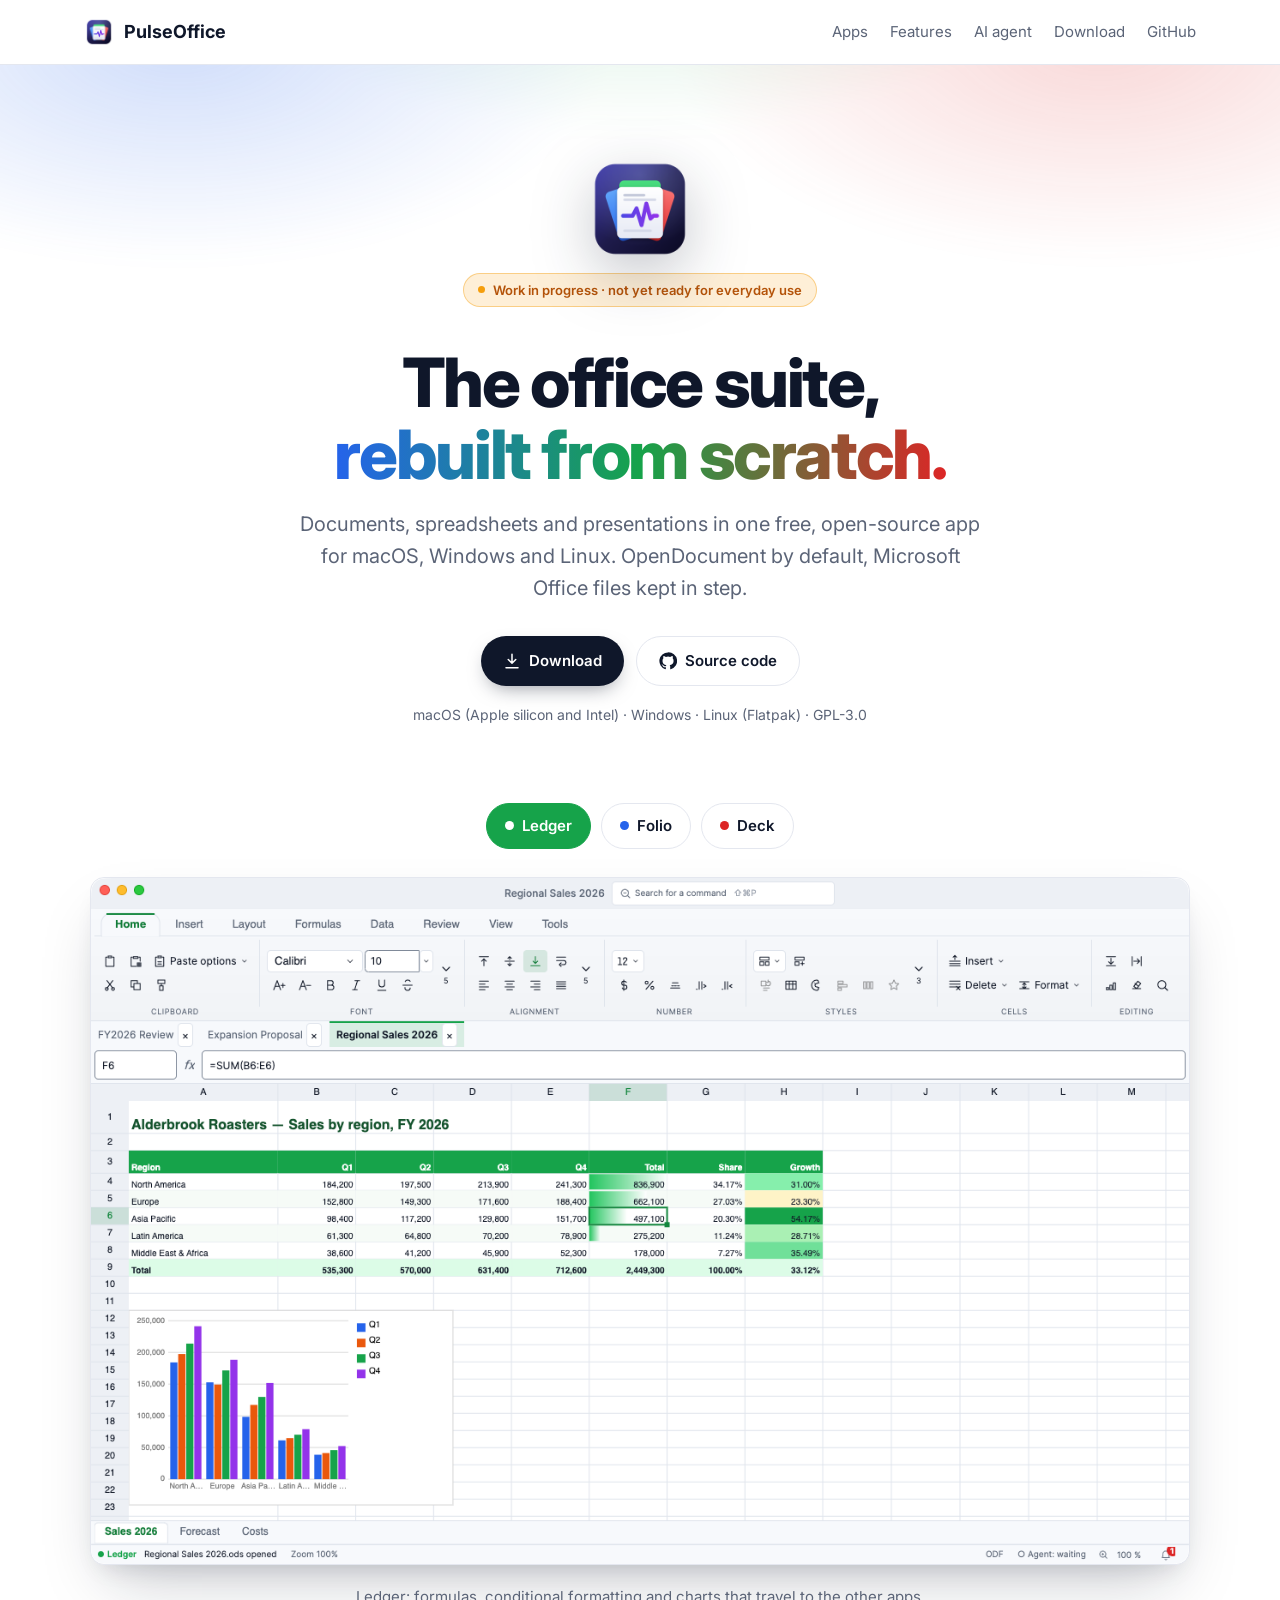
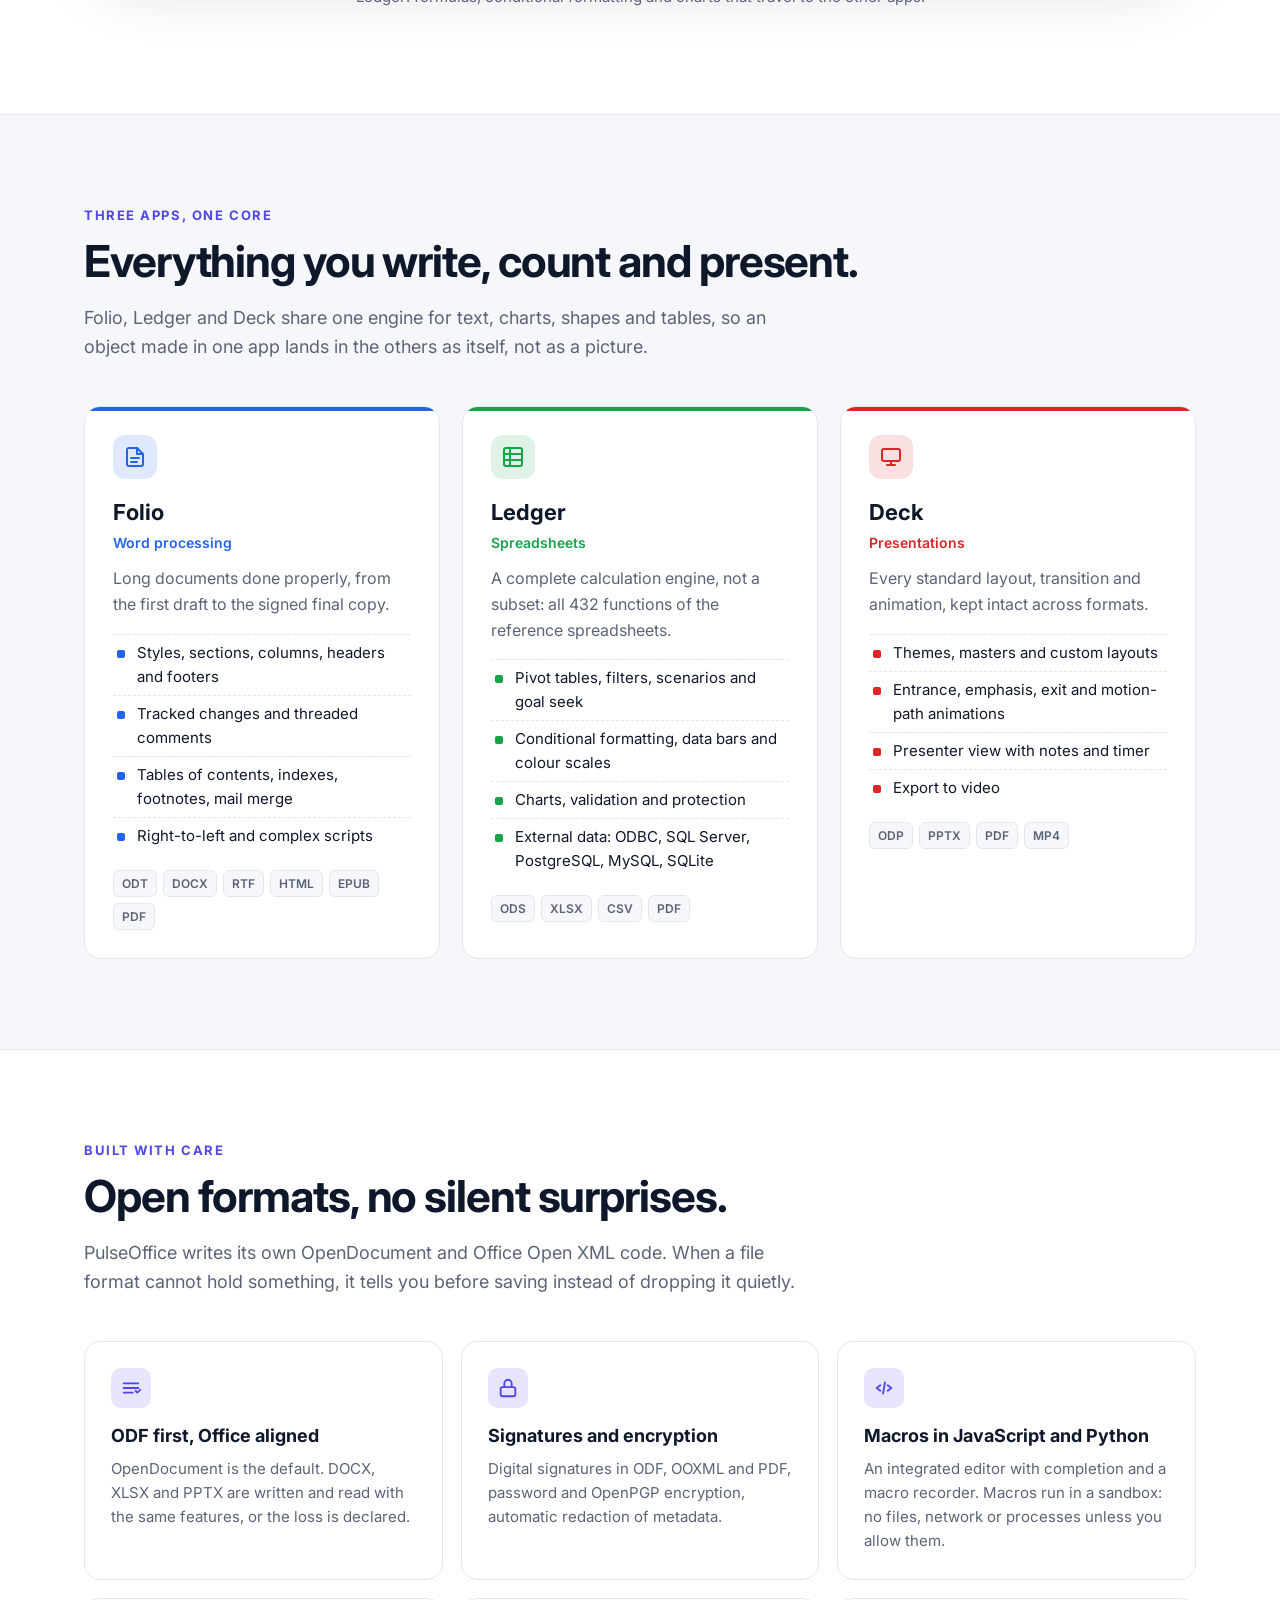
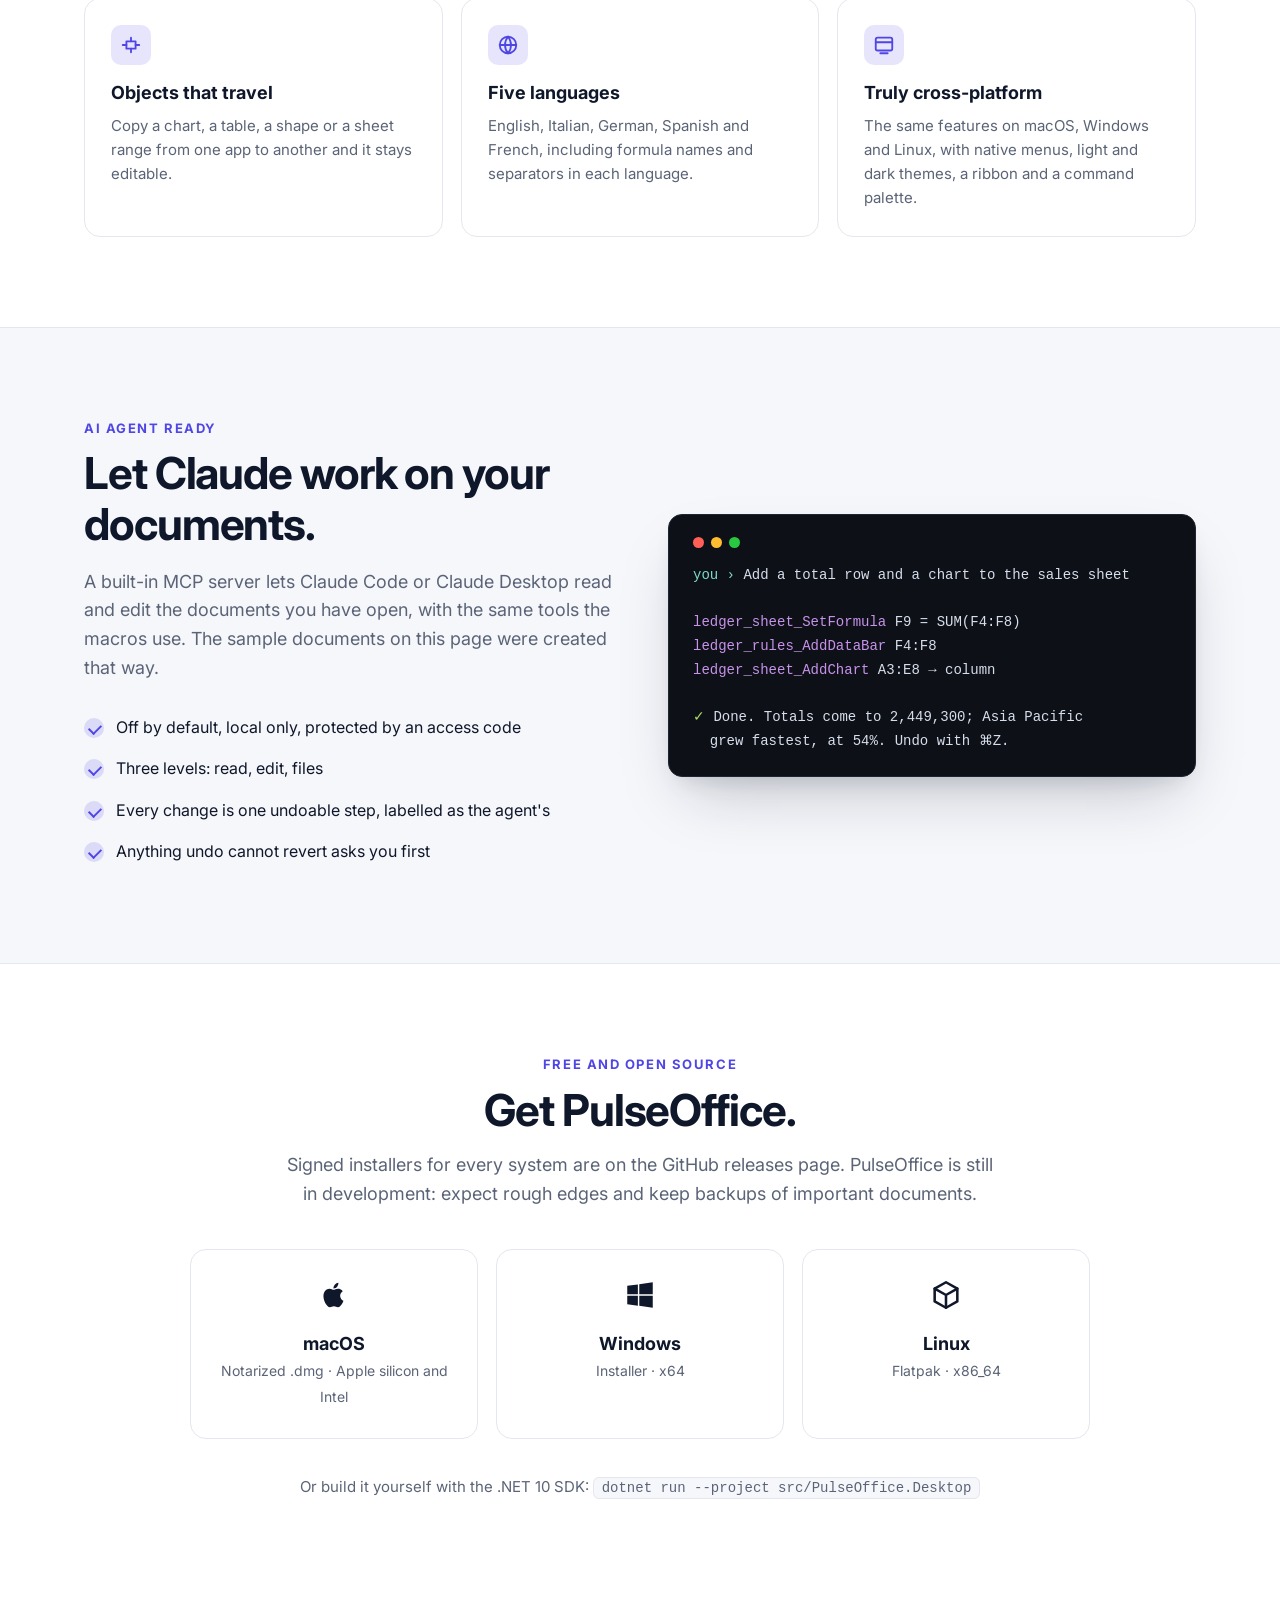
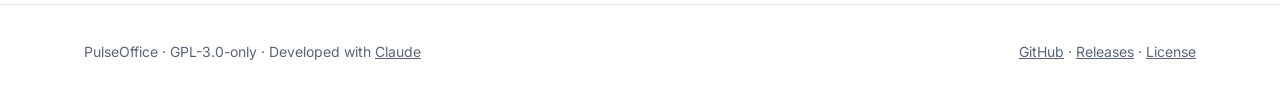
==== index.html @ 45cc4752 "Add the PulseOffice website Co-Authored-By: Claude Opus 5.5 <noreply@anthropic.com>" ====
<!doctype html>
<html lang="en">
<head>
<meta charset="utf-8">
<meta name="viewport" content="width=device-width, initial-scale=1">
<title>PulseOffice</title>
<meta name="description" content="PulseOffice is a free, open-source office suite for macOS, Windows and Linux: Folio for documents, Ledger for spreadsheets and Deck for presentations. ODF first, Office formats aligned.">
<meta property="og:title" content="PulseOffice">
<meta property="og:description" content="A free office suite for macOS, Windows and Linux: documents, spreadsheets and presentations.">
<meta property="og:image" content="assets/ledger.png">
<link rel="icon" type="image/png" href="assets/icon.png">
<link rel="preconnect" href="https://fonts.googleapis.com">
<link rel="preconnect" href="https://fonts.gstatic.com" crossorigin>
<link href="https://fonts.googleapis.com/css2?family=Inter:wght@400;500;600;700;800&display=swap" rel="stylesheet">
<style>
:root {
  --bg: #ffffff;
  --bg-soft: #f6f7fb;
  --surface: #ffffff;
  --text: #0f172a;
  --muted: #5b6477;
  --line: #e4e7ef;
  --folio: #2563eb;
  --ledger: #16a34a;
  --deck: #dc2626;
  --accent: #4f46e5;
  --shadow: 0 30px 60px -20px rgba(15, 23, 42, .25), 0 12px 24px -12px rgba(15, 23, 42, .15);
  --radius: 16px;
}
@media (prefers-color-scheme: dark) {
  :root:not([data-theme="light"]) {
    --bg: #0b0f19;
    --bg-soft: #111726;
    --surface: #151c2c;
    --text: #e8ecf5;
    --muted: #9aa3b7;
    --line: #232c40;
    --accent: #818cf8;
    --shadow: 0 30px 60px -20px rgba(0, 0, 0, .7), 0 12px 24px -12px rgba(0, 0, 0, .5);
  }
}
:root[data-theme="dark"] {
  --bg: #0b0f19;
  --bg-soft: #111726;
  --surface: #151c2c;
  --text: #e8ecf5;
  --muted: #9aa3b7;
  --line: #232c40;
  --accent: #818cf8;
  --shadow: 0 30px 60px -20px rgba(0, 0, 0, .7), 0 12px 24px -12px rgba(0, 0, 0, .5);
}
* { box-sizing: border-box; }
html { scroll-behavior: smooth; }
body {
  margin: 0;
  background: var(--bg);
  color: var(--text);
  font-family: Inter, system-ui, -apple-system, "Segoe UI", sans-serif;
  line-height: 1.6;
  -webkit-font-smoothing: antialiased;
}
a { color: inherit; }
.wrap { max-width: 1160px; margin: 0 auto; padding: 0 24px; }

nav.top {
  position: sticky; top: 0; z-index: 10;
  background: color-mix(in srgb, var(--bg) 82%, transparent);
  backdrop-filter: saturate(160%) blur(14px);
  border-bottom: 1px solid var(--line);
}
nav.top .wrap { display: flex; align-items: center; gap: 28px; height: 64px; }
.brand { display: flex; align-items: center; gap: 10px; font-weight: 700; font-size: 18px; text-decoration: none; }
.brand img { width: 30px; height: 30px; }
nav.top .links { display: flex; gap: 22px; margin-left: auto; font-size: 15px; }
nav.top .links a { text-decoration: none; color: var(--muted); }
nav.top .links a:hover { color: var(--text); }

.button {
  display: inline-flex; align-items: center; gap: 8px;
  padding: 12px 22px; border-radius: 999px;
  font-weight: 600; font-size: 15px; text-decoration: none;
  transition: transform .15s ease, box-shadow .15s ease;
}
.button:hover { transform: translateY(-1px); }
.button.primary { background: var(--text); color: var(--bg); box-shadow: 0 8px 20px -8px rgba(15,23,42,.5); }
.button.ghost { border: 1px solid var(--line); background: var(--surface); }
.button svg { width: 18px; height: 18px; }

header.hero { position: relative; overflow: hidden; padding: 88px 0 40px; text-align: center; }
header.hero::before {
  content: ""; position: absolute; inset: -40% -10% auto -10%; height: 640px; z-index: -1;
  background:
    radial-gradient(40% 50% at 20% 40%, color-mix(in srgb, var(--folio) 22%, transparent), transparent 70%),
    radial-gradient(40% 50% at 50% 20%, color-mix(in srgb, var(--ledger) 20%, transparent), transparent 70%),
    radial-gradient(40% 50% at 80% 40%, color-mix(in srgb, var(--deck) 18%, transparent), transparent 70%);
  filter: blur(10px);
}
.hero img.logo { width: 112px; height: 112px; filter: drop-shadow(0 18px 30px rgba(15,23,42,.25)); }
.hero h1 { font-size: clamp(40px, 6vw, 68px); line-height: 1.05; letter-spacing: -.035em; margin: 22px 0 18px; font-weight: 800; }
.hero h1 .grad {
  background: linear-gradient(90deg, var(--folio), var(--ledger) 50%, var(--deck));
  -webkit-background-clip: text; background-clip: text; color: transparent;
}
.hero p.lead { font-size: clamp(17px, 2vw, 20px); color: var(--muted); max-width: 680px; margin: 0 auto 32px; }
.hero .actions { display: flex; gap: 12px; justify-content: center; flex-wrap: wrap; }
.platforms { margin-top: 18px; font-size: 14px; color: var(--muted); }
.wip {
  display: inline-flex; align-items: center; gap: 8px; margin-bottom: 18px;
  padding: 6px 14px; border-radius: 999px; font-size: 13px; font-weight: 600;
  background: color-mix(in srgb, #f59e0b 16%, transparent); color: #b45309;
  border: 1px solid color-mix(in srgb, #f59e0b 40%, transparent);
}
@media (prefers-color-scheme: dark) { :root:not([data-theme="light"]) .wip { color: #fbbf24; } }
:root[data-theme="dark"] .wip { color: #fbbf24; }
.wip i { width: 7px; height: 7px; border-radius: 50%; background: #f59e0b; }

.showcase { padding: 36px 0 90px; }
.tabs { display: flex; justify-content: center; gap: 10px; margin-bottom: 28px; flex-wrap: wrap; }
.tab {
  border: 1px solid var(--line); background: var(--surface); color: var(--text);
  padding: 10px 18px; border-radius: 999px; font: inherit; font-weight: 600; font-size: 15px;
  cursor: pointer; display: inline-flex; align-items: center; gap: 8px;
}
.tab .dot { width: 9px; height: 9px; border-radius: 50%; background: var(--c); }
.tab[aria-selected="true"] { background: var(--c); border-color: var(--c); color: #fff; }
.tab[aria-selected="true"] .dot { background: #fff; }
.frame {
  border-radius: 14px; overflow: hidden; box-shadow: var(--shadow);
  border: 1px solid var(--line); background: var(--surface);
  max-width: 1100px; margin: 0 auto;
}
.frame img { display: block; width: 100%; height: auto; }
.caption { text-align: center; color: var(--muted); margin-top: 20px; font-size: 15px; min-height: 1.6em; }

section { padding: 90px 0; }
section.soft { background: var(--bg-soft); border-top: 1px solid var(--line); border-bottom: 1px solid var(--line); }
.eyebrow { text-transform: uppercase; letter-spacing: .12em; font-size: 13px; font-weight: 700; color: var(--accent); }
h2 { font-size: clamp(30px, 4vw, 44px); letter-spacing: -.025em; line-height: 1.15; margin: 10px 0 16px; }
.intro { color: var(--muted); font-size: 18px; max-width: 720px; }

.modules { display: grid; grid-template-columns: repeat(3, 1fr); gap: 22px; margin-top: 44px; }
.module {
  background: var(--surface); border: 1px solid var(--line); border-radius: var(--radius);
  padding: 28px; position: relative; overflow: hidden;
}
.module::after { content: ""; position: absolute; inset: 0 0 auto 0; height: 4px; background: var(--c); }
.module .badge {
  width: 44px; height: 44px; border-radius: 12px; display: grid; place-items: center;
  background: color-mix(in srgb, var(--c) 14%, transparent); color: var(--c); margin-bottom: 16px;
}
.module .badge svg { width: 24px; height: 24px; }
.module h3 { margin: 0 0 2px; font-size: 22px; }
.module .kind { color: var(--c); font-weight: 600; font-size: 14px; margin-bottom: 12px; }
.module p { color: var(--muted); margin: 0 0 16px; }
.module ul { margin: 0; padding: 0; list-style: none; font-size: 15px; }
.module li { padding: 6px 0 6px 24px; position: relative; border-top: 1px dashed var(--line); }
.module li::before { content: ""; position: absolute; left: 4px; top: 15px; width: 8px; height: 8px; border-radius: 2px; background: var(--c); }
.formats { display: flex; flex-wrap: wrap; gap: 6px; margin-top: 16px; }
.formats span { font-size: 12px; font-weight: 600; padding: 3px 8px; border-radius: 6px; background: var(--bg-soft); border: 1px solid var(--line); color: var(--muted); }

.features { display: grid; grid-template-columns: repeat(3, 1fr); gap: 18px; margin-top: 44px; }
.feature { padding: 26px; border-radius: var(--radius); background: var(--surface); border: 1px solid var(--line); }
.feature .icon { width: 40px; height: 40px; border-radius: 10px; display: grid; place-items: center; background: color-mix(in srgb, var(--accent) 14%, transparent); color: var(--accent); margin-bottom: 14px; }
.feature .icon svg { width: 22px; height: 22px; }
.feature h3 { margin: 0 0 6px; font-size: 18px; }
.feature p { margin: 0; color: var(--muted); font-size: 15px; }

.split { display: grid; grid-template-columns: 1fr 1fr; gap: 56px; align-items: center; }
.terminal {
  background: #0d1117; color: #d6deeb; border-radius: 14px; padding: 22px 24px;
  font: 14px/1.7 ui-monospace, "SF Mono", Menlo, Consolas, monospace; box-shadow: var(--shadow);
  overflow-x: auto; border: 1px solid #1f2633;
}
.terminal .dots { display: flex; gap: 7px; margin-bottom: 16px; }
.terminal .dots i { width: 11px; height: 11px; border-radius: 50%; background: #3a4150; }
.terminal .dots i:nth-child(1) { background: #ff5f57; }
.terminal .dots i:nth-child(2) { background: #febc2e; }
.terminal .dots i:nth-child(3) { background: #28c840; }
.terminal .you { color: #7fdbca; }
.terminal .tool { color: #c792ea; }
.terminal .ok { color: #addb67; }
.terminal .dim { color: #637777; }
.checks { list-style: none; padding: 0; margin: 24px 0 0; }
.checks li { padding: 8px 0 8px 32px; position: relative; }
.checks li::before {
  content: ""; position: absolute; left: 0; top: 11px; width: 20px; height: 20px; border-radius: 50%;
  background: color-mix(in srgb, var(--accent) 16%, transparent);
}
.checks li::after {
  content: ""; position: absolute; left: 7px; top: 15px; width: 6px; height: 10px;
  border: solid var(--accent); border-width: 0 2px 2px 0; transform: rotate(45deg);
}

.download { text-align: center; }
.download .cards { display: grid; grid-template-columns: repeat(3, 1fr); gap: 18px; margin: 40px auto 0; max-width: 900px; }
.download .card {
  padding: 28px 22px; border-radius: var(--radius); border: 1px solid var(--line); background: var(--surface);
  text-decoration: none; transition: transform .15s ease, border-color .15s ease;
}
.download .card:hover { transform: translateY(-3px); border-color: var(--accent); }
.download .card svg { width: 34px; height: 34px; margin-bottom: 10px; }
.download .card strong { display: block; font-size: 18px; }
.download .card span { color: var(--muted); font-size: 14px; }
.build { margin-top: 36px; color: var(--muted); font-size: 15px; }
.build code { background: var(--bg-soft); border: 1px solid var(--line); padding: 2px 8px; border-radius: 6px; font-size: 14px; }

footer { border-top: 1px solid var(--line); padding: 36px 0; color: var(--muted); font-size: 14px; }
footer .wrap { display: flex; gap: 20px; justify-content: space-between; flex-wrap: wrap; align-items: center; }
footer a { color: var(--muted); }

@media (max-width: 900px) {
  .modules, .features, .download .cards { grid-template-columns: 1fr; }
  .split { grid-template-columns: 1fr; gap: 32px; }
  nav.top .links a.hide-sm { display: none; }
}
@media (max-width: 560px) {
  .wrap { padding: 0 16px; }
  nav.top .links { gap: 14px; }
  header.hero { padding-top: 56px; }
  section { padding: 64px 0; }
}
</style>
</head>
<body>

<nav class="top">
  <div class="wrap">
    <a class="brand" href="#"><img src="assets/icon.png" alt="">PulseOffice</a>
    <div class="links">
      <a href="#modules">Apps</a>
      <a href="#features" class="hide-sm">Features</a>
      <a href="#agent" class="hide-sm">AI agent</a>
      <a href="#download">Download</a>
      <a href="https://github.com/pulseoffice/pulseoffice">GitHub</a>
    </div>
  </div>
</nav>

<header class="hero">
  <div class="wrap">
    <img class="logo" src="assets/icon.png" alt="PulseOffice icon">
    <div><span class="wip"><i></i>Work in progress · not yet ready for everyday use</span></div>
    <h1>The office suite,<br><span class="grad">rebuilt from scratch.</span></h1>
    <p class="lead">Documents, spreadsheets and presentations in one free, open-source app for macOS, Windows and Linux.
      OpenDocument by default, Microsoft Office files kept in step.</p>
    <div class="actions">
      <a class="button primary" href="https://github.com/pulseoffice/pulseoffice/releases/latest">
        <svg viewBox="0 0 24 24" fill="none" stroke="currentColor" stroke-width="2" stroke-linecap="round" stroke-linejoin="round"><path d="M12 3v12m0 0l-5-5m5 5l5-5M4 21h16"/></svg>
        Download
      </a>
      <a class="button ghost" href="https://github.com/pulseoffice/pulseoffice">
        <svg viewBox="0 0 24 24" fill="currentColor"><path d="M12 .5a11.5 11.5 0 00-3.64 22.41c.58.1.79-.25.79-.56v-2c-3.2.7-3.88-1.37-3.88-1.37-.52-1.33-1.28-1.69-1.28-1.69-1.05-.71.08-.7.08-.7 1.16.08 1.77 1.2 1.77 1.2 1.03 1.77 2.7 1.26 3.36.96.1-.75.4-1.26.73-1.55-2.55-.29-5.24-1.28-5.24-5.69 0-1.26.45-2.29 1.19-3.1-.12-.29-.52-1.46.11-3.05 0 0 .97-.31 3.17 1.18a11 11 0 015.78 0c2.2-1.49 3.17-1.18 3.17-1.18.63 1.59.23 2.76.11 3.05.74.81 1.19 1.84 1.19 3.1 0 4.42-2.7 5.4-5.26 5.68.41.36.78 1.06.78 2.14v3.17c0 .31.21.67.8.56A11.5 11.5 0 0012 .5z"/></svg>
        Source code
      </a>
    </div>
    <div class="platforms">macOS (Apple silicon and Intel) · Windows · Linux (Flatpak) · GPL-3.0</div>
  </div>
</header>

<div class="showcase">
  <div class="wrap">
    <div class="tabs" role="tablist">
      <button class="tab" role="tab" style="--c: var(--ledger)" aria-selected="true" data-shot="ledger"><span class="dot"></span>Ledger</button>
      <button class="tab" role="tab" style="--c: var(--folio)" aria-selected="false" data-shot="folio"><span class="dot"></span>Folio</button>
      <button class="tab" role="tab" style="--c: var(--deck)" aria-selected="false" data-shot="deck"><span class="dot"></span>Deck</button>
    </div>
    <div class="frame"><img id="shot" src="assets/ledger.png" width="1280" height="800" alt="Ledger showing a regional sales sheet with formulas, data bars, a colour scale and a column chart"></div>
    <p class="caption" id="caption">Ledger: formulas, conditional formatting and charts that travel to the other apps.</p>
  </div>
</div>

<section class="soft" id="modules">
  <div class="wrap">
    <div class="eyebrow">Three apps, one core</div>
    <h2>Everything you write, count and present.</h2>
    <p class="intro">Folio, Ledger and Deck share one engine for text, charts, shapes and tables, so an object made in one app
      lands in the others as itself, not as a picture.</p>
    <div class="modules">
      <article class="module" style="--c: var(--folio)">
        <div class="badge"><svg viewBox="0 0 24 24" fill="none" stroke="currentColor" stroke-width="2" stroke-linecap="round" stroke-linejoin="round"><path d="M14 3H6a2 2 0 00-2 2v14a2 2 0 002 2h12a2 2 0 002-2V9z"/><path d="M14 3v6h6M8 13h8M8 17h6"/></svg></div>
        <h3>Folio</h3>
        <div class="kind">Word processing</div>
        <p>Long documents done properly, from the first draft to the signed final copy.</p>
        <ul>
          <li>Styles, sections, columns, headers and footers</li>
          <li>Tracked changes and threaded comments</li>
          <li>Tables of contents, indexes, footnotes, mail merge</li>
          <li>Right-to-left and complex scripts</li>
        </ul>
        <div class="formats"><span>ODT</span><span>DOCX</span><span>RTF</span><span>HTML</span><span>EPUB</span><span>PDF</span></div>
      </article>
      <article class="module" style="--c: var(--ledger)">
        <div class="badge"><svg viewBox="0 0 24 24" fill="none" stroke="currentColor" stroke-width="2" stroke-linecap="round" stroke-linejoin="round"><rect x="3" y="3" width="18" height="18" rx="2"/><path d="M3 9h18M3 15h18M9 3v18"/></svg></div>
        <h3>Ledger</h3>
        <div class="kind">Spreadsheets</div>
        <p>A complete calculation engine, not a subset: all 432 functions of the reference spreadsheets.</p>
        <ul>
          <li>Pivot tables, filters, scenarios and goal seek</li>
          <li>Conditional formatting, data bars and colour scales</li>
          <li>Charts, validation and protection</li>
          <li>External data: ODBC, SQL Server, PostgreSQL, MySQL, SQLite</li>
        </ul>
        <div class="formats"><span>ODS</span><span>XLSX</span><span>CSV</span><span>PDF</span></div>
      </article>
      <article class="module" style="--c: var(--deck)">
        <div class="badge"><svg viewBox="0 0 24 24" fill="none" stroke="currentColor" stroke-width="2" stroke-linecap="round" stroke-linejoin="round"><rect x="3" y="4" width="18" height="12" rx="2"/><path d="M12 16v4M8 20h8"/></svg></div>
        <h3>Deck</h3>
        <div class="kind">Presentations</div>
        <p>Every standard layout, transition and animation, kept intact across formats.</p>
        <ul>
          <li>Themes, masters and custom layouts</li>
          <li>Entrance, emphasis, exit and motion-path animations</li>
          <li>Presenter view with notes and timer</li>
          <li>Export to video</li>
        </ul>
        <div class="formats"><span>ODP</span><span>PPTX</span><span>PDF</span><span>MP4</span></div>
      </article>
    </div>
  </div>
</section>

<section id="features">
  <div class="wrap">
    <div class="eyebrow">Built with care</div>
    <h2>Open formats, no silent surprises.</h2>
    <p class="intro">PulseOffice writes its own OpenDocument and Office Open XML code. When a file format cannot hold something,
      it tells you before saving instead of dropping it quietly.</p>
    <div class="features">
      <div class="feature">
        <div class="icon"><svg viewBox="0 0 24 24" fill="none" stroke="currentColor" stroke-width="2" stroke-linecap="round" stroke-linejoin="round"><path d="M4 7h16M4 12h16M4 17h10"/><path d="M17 15l2 2 3-3"/></svg></div>
        <h3>ODF first, Office aligned</h3>
        <p>OpenDocument is the default. DOCX, XLSX and PPTX are written and read with the same features, or the loss is declared.</p>
      </div>
      <div class="feature">
        <div class="icon"><svg viewBox="0 0 24 24" fill="none" stroke="currentColor" stroke-width="2" stroke-linecap="round" stroke-linejoin="round"><rect x="4" y="11" width="16" height="10" rx="2"/><path d="M8 11V7a4 4 0 018 0v4"/></svg></div>
        <h3>Signatures and encryption</h3>
        <p>Digital signatures in ODF, OOXML and PDF, password and OpenPGP encryption, automatic redaction of metadata.</p>
      </div>
      <div class="feature">
        <div class="icon"><svg viewBox="0 0 24 24" fill="none" stroke="currentColor" stroke-width="2" stroke-linecap="round" stroke-linejoin="round"><path d="M8 9l-4 3 4 3M16 9l4 3-4 3M13 6l-2 12"/></svg></div>
        <h3>Macros in JavaScript and Python</h3>
        <p>An integrated editor with completion and a macro recorder. Macros run in a sandbox: no files, network or processes unless you allow them.</p>
      </div>
      <div class="feature">
        <div class="icon"><svg viewBox="0 0 24 24" fill="none" stroke="currentColor" stroke-width="2" stroke-linecap="round" stroke-linejoin="round"><path d="M7 8h10v8H7z"/><path d="M3 12h4M17 12h4M12 4v4M12 16v4"/></svg></div>
        <h3>Objects that travel</h3>
        <p>Copy a chart, a table, a shape or a sheet range from one app to another and it stays editable.</p>
      </div>
      <div class="feature">
        <div class="icon"><svg viewBox="0 0 24 24" fill="none" stroke="currentColor" stroke-width="2" stroke-linecap="round" stroke-linejoin="round"><circle cx="12" cy="12" r="9"/><path d="M3 12h18M12 3a14 14 0 010 18M12 3a14 14 0 000 18"/></svg></div>
        <h3>Five languages</h3>
        <p>English, Italian, German, Spanish and French, including formula names and separators in each language.</p>
      </div>
      <div class="feature">
        <div class="icon"><svg viewBox="0 0 24 24" fill="none" stroke="currentColor" stroke-width="2" stroke-linecap="round" stroke-linejoin="round"><rect x="3" y="4" width="18" height="14" rx="2"/><path d="M8 21h8M3 9h18"/></svg></div>
        <h3>Truly cross-platform</h3>
        <p>The same features on macOS, Windows and Linux, with native menus, light and dark themes, a ribbon and a command palette.</p>
      </div>
    </div>
  </div>
</section>

<section class="soft" id="agent">
  <div class="wrap split">
    <div>
      <div class="eyebrow">AI agent ready</div>
      <h2>Let Claude work on your documents.</h2>
      <p class="intro">A built-in MCP server lets Claude Code or Claude Desktop read and edit the documents you have open,
        with the same tools the macros use. The sample documents on this page were created that way.</p>
      <ul class="checks">
        <li>Off by default, local only, protected by an access code</li>
        <li>Three levels: read, edit, files</li>
        <li>Every change is one undoable step, labelled as the agent's</li>
        <li>Anything undo cannot revert asks you first</li>
      </ul>
    </div>
    <div class="terminal" aria-label="Example of an agent session">
      <div class="dots"><i></i><i></i><i></i></div>
      <div><span class="you">you ›</span> Add a total row and a chart to the sales sheet</div>
      <div class="dim">&nbsp;</div>
      <div><span class="tool">ledger_sheet_SetFormula</span> F9 = SUM(F4:F8)</div>
      <div><span class="tool">ledger_rules_AddDataBar</span> F4:F8</div>
      <div><span class="tool">ledger_sheet_AddChart</span> A3:E8 → column</div>
      <div class="dim">&nbsp;</div>
      <div><span class="ok">✓</span> Done. Totals come to 2,449,300; Asia Pacific</div>
      <div>&nbsp;&nbsp;grew fastest, at 54%. Undo with ⌘Z.</div>
    </div>
  </div>
</section>

<section class="download" id="download">
  <div class="wrap">
    <div class="eyebrow">Free and open source</div>
    <h2>Get PulseOffice.</h2>
    <p class="intro" style="margin: 0 auto">Signed installers for every system are on the GitHub releases page.
      PulseOffice is still in development: expect rough edges and keep backups of important documents.</p>
    <div class="cards">
      <a class="card" href="https://github.com/pulseoffice/pulseoffice/releases/latest">
        <svg viewBox="0 0 24 24" fill="currentColor"><path d="M16.37 12.6c-.02-2.2 1.8-3.26 1.88-3.31-1.03-1.5-2.62-1.7-3.18-1.73-1.35-.14-2.64.8-3.33.8-.69 0-1.74-.78-2.86-.76-1.47.02-2.83.86-3.59 2.17-1.53 2.66-.39 6.6 1.1 8.76.73 1.06 1.6 2.24 2.73 2.2 1.1-.05 1.51-.71 2.84-.71 1.32 0 1.7.71 2.86.69 1.18-.02 1.93-1.07 2.65-2.13.84-1.22 1.18-2.41 1.2-2.47-.03-.01-2.3-.88-2.3-3.51zM14.2 6.13c.6-.73 1.01-1.75.9-2.76-.87.04-1.92.58-2.54 1.31-.56.64-1.05 1.67-.92 2.66.97.08 1.96-.49 2.56-1.21z"/></svg>
        <strong>macOS</strong>
        <span>Notarized .dmg · Apple silicon and Intel</span>
      </a>
      <a class="card" href="https://github.com/pulseoffice/pulseoffice/releases/latest">
        <svg viewBox="0 0 24 24" fill="currentColor"><path d="M3 5.5l7.5-1v7H3zM11.5 4.4L21 3v8.5h-9.5zM3 12.5h7.5v7L3 18.5zM11.5 12.5H21V21l-9.5-1.4z"/></svg>
        <strong>Windows</strong>
        <span>Installer · x64</span>
      </a>
      <a class="card" href="https://github.com/pulseoffice/pulseoffice/releases/latest">
        <svg viewBox="0 0 24 24" fill="none" stroke="currentColor" stroke-width="1.8" stroke-linecap="round" stroke-linejoin="round"><path d="M12 3l8 4.5v9L12 21l-8-4.5v-9z"/><path d="M12 12l8-4.5M12 12v9M12 12L4 7.5"/></svg>
        <strong>Linux</strong>
        <span>Flatpak · x86_64</span>
      </a>
    </div>
    <p class="build">Or build it yourself with the .NET 10 SDK: <code>dotnet run --project src/PulseOffice.Desktop</code></p>
  </div>
</section>

<footer>
  <div class="wrap">
    <div>PulseOffice · GPL-3.0-only · Developed with <a href="https://claude.com/claude-code">Claude</a></div>
    <div><a href="https://github.com/pulseoffice/pulseoffice">GitHub</a> · <a href="https://github.com/pulseoffice/pulseoffice/releases">Releases</a> · <a href="https://github.com/pulseoffice/pulseoffice/blob/main/LICENSE">License</a></div>
  </div>
</footer>

<script>
const captions = {
  ledger: "Ledger: formulas, conditional formatting and charts that travel to the other apps.",
  folio: "Folio: styles, lists and tables in a proposal ready to share as ODT, DOCX or PDF.",
  deck: "Deck: themes, masters, transitions and a presenter view.",
};
const alts = {
  ledger: "Ledger showing a regional sales sheet with formulas, data bars, a colour scale and a column chart",
  folio: "Folio showing a business proposal with a title, headings and body text",
  deck: "Deck showing a dark-themed title slide with the slide list and the transition panel",
};
const shot = document.getElementById("shot");
const caption = document.getElementById("caption");
for (const tab of document.querySelectorAll(".tab")) {
  tab.addEventListener("click", () => {
    for (const other of document.querySelectorAll(".tab")) other.setAttribute("aria-selected", String(other === tab));
    shot.src = `assets/${tab.dataset.shot}.png`;
    shot.alt = alts[tab.dataset.shot];
    caption.textContent = captions[tab.dataset.shot];
  });
}
</script>
</body>
</html>
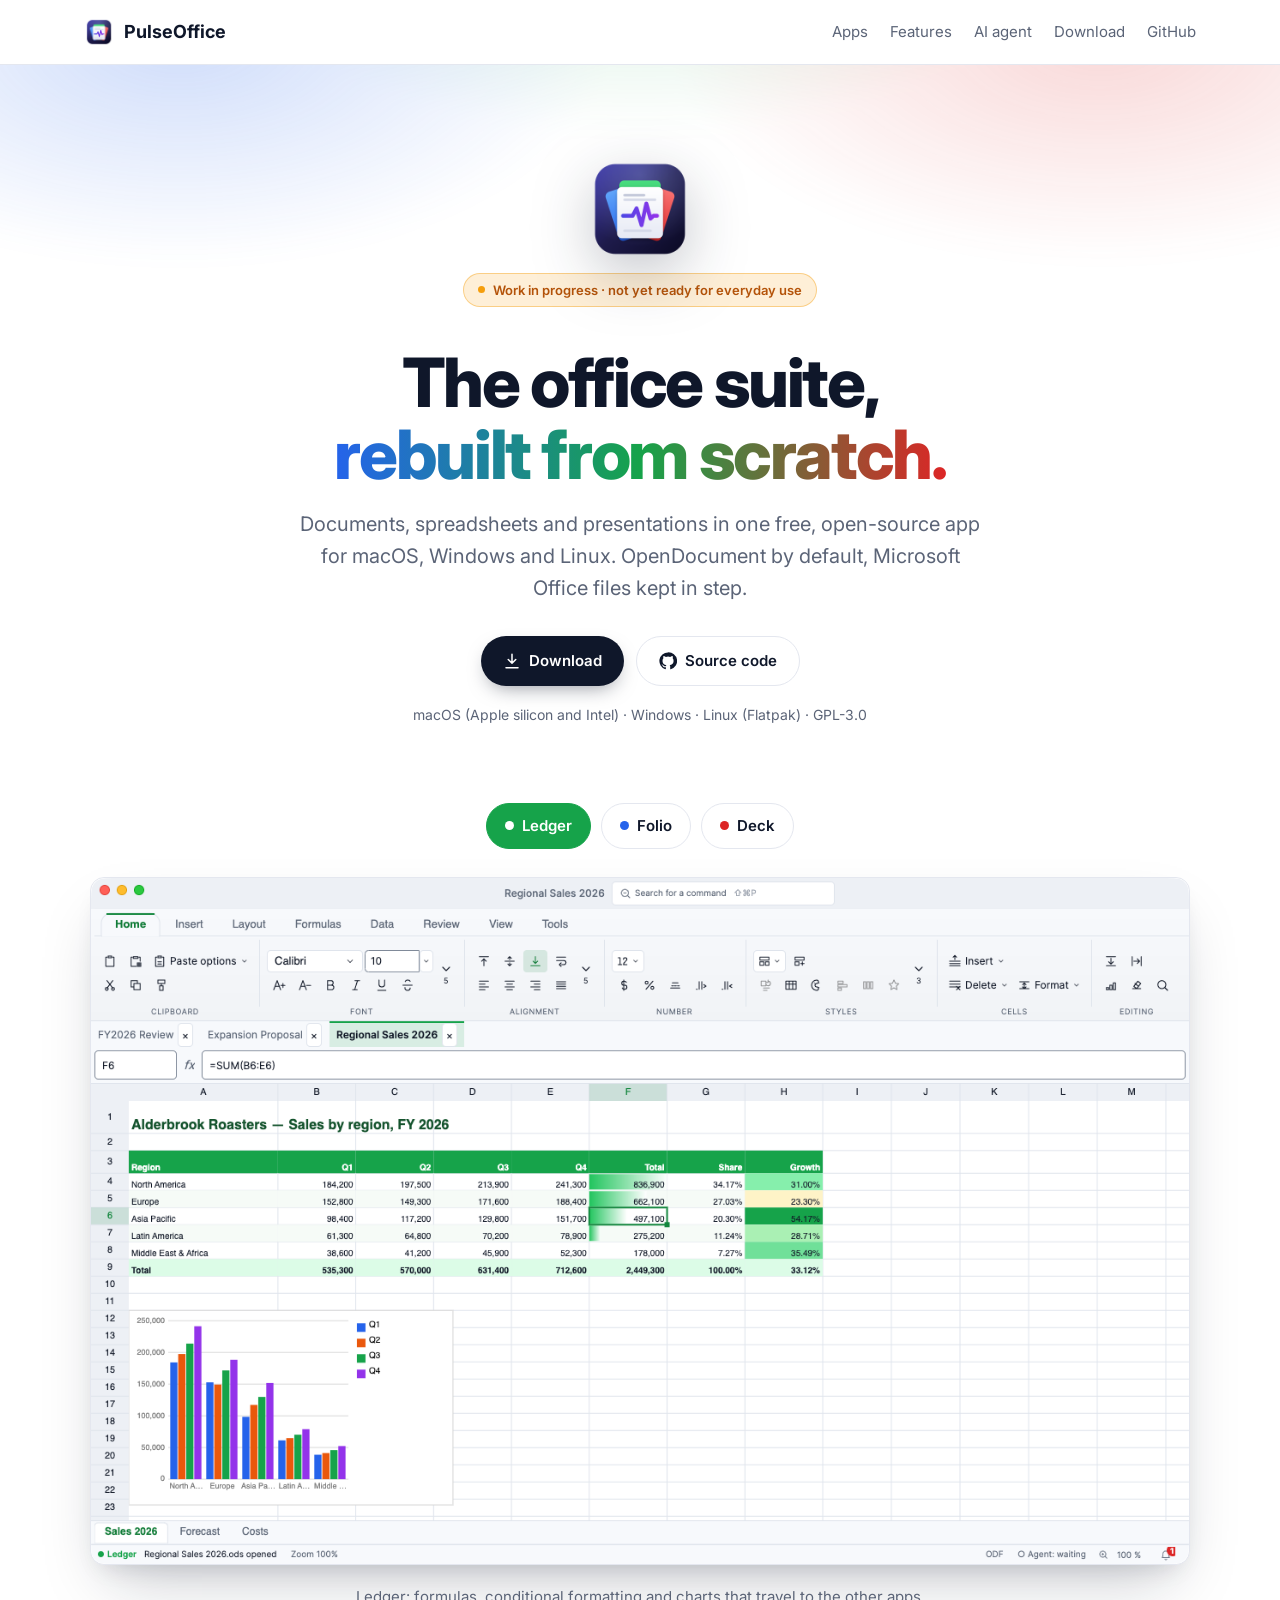
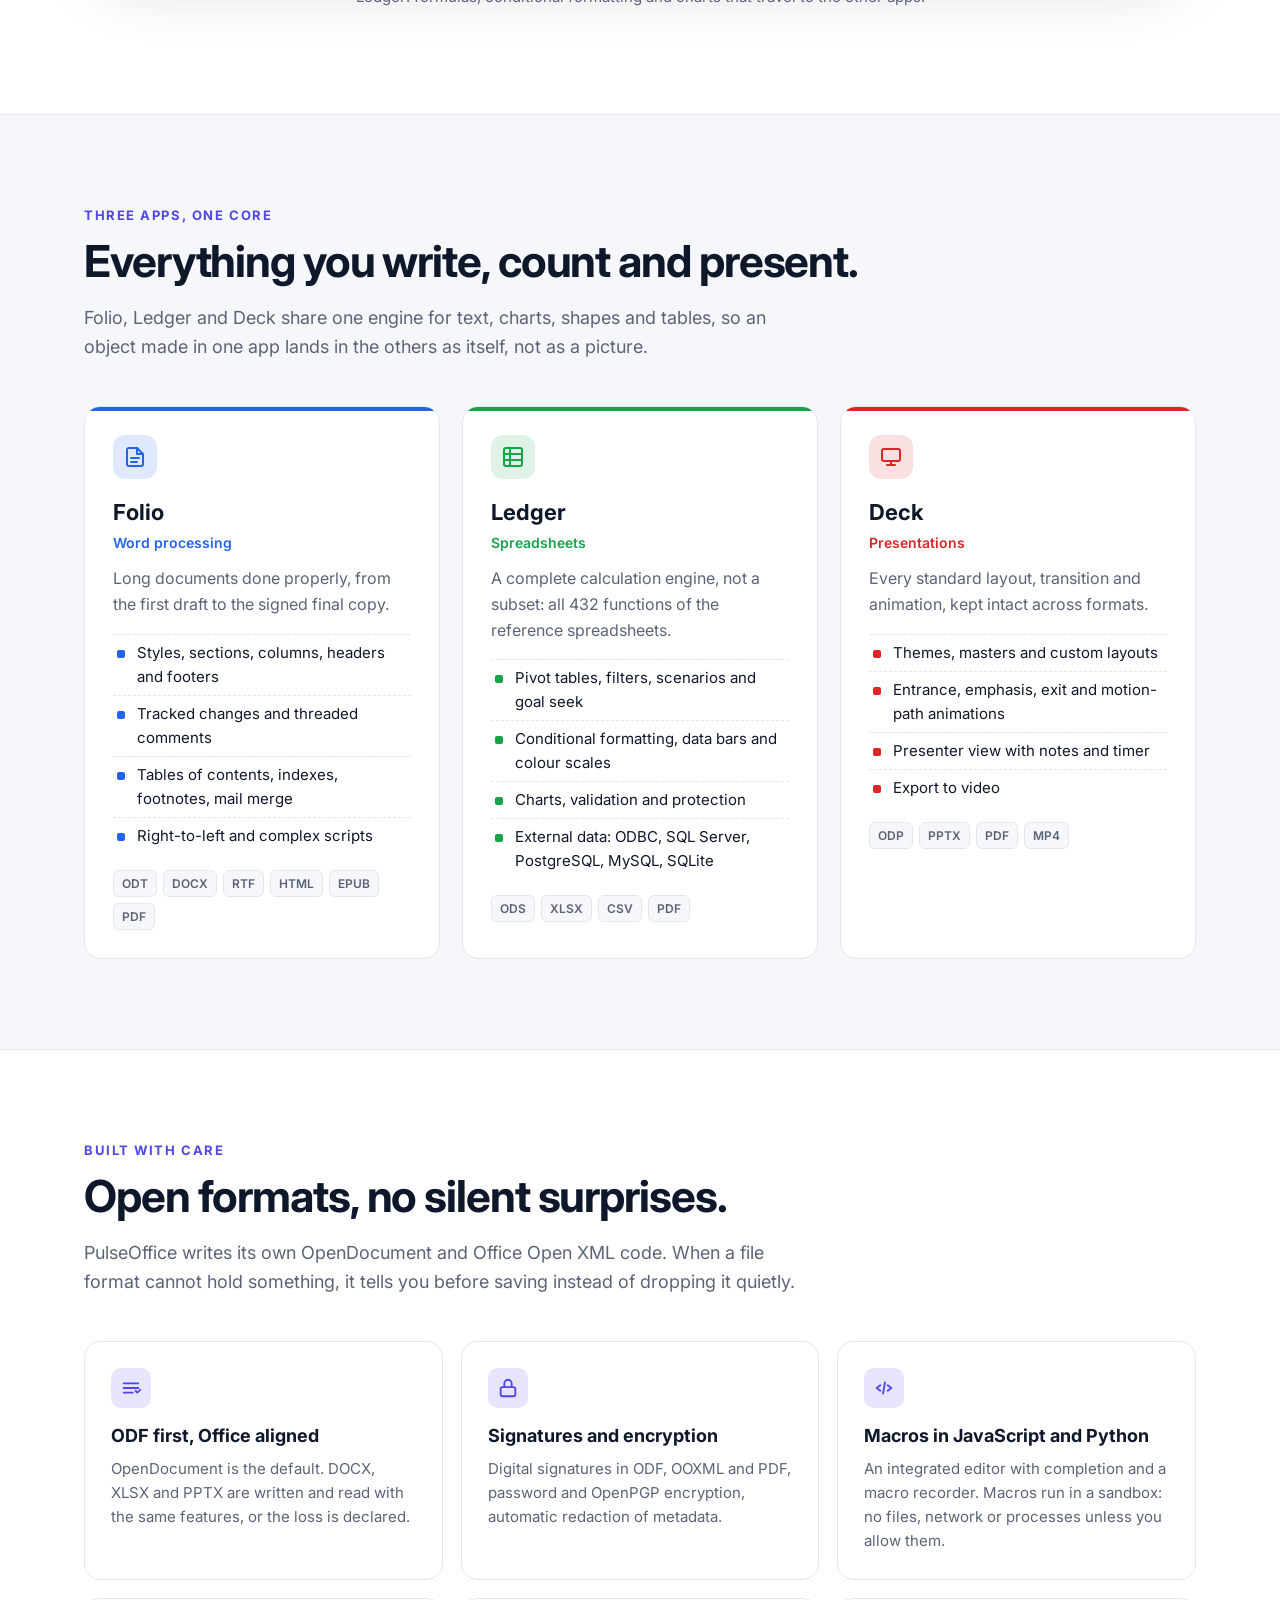
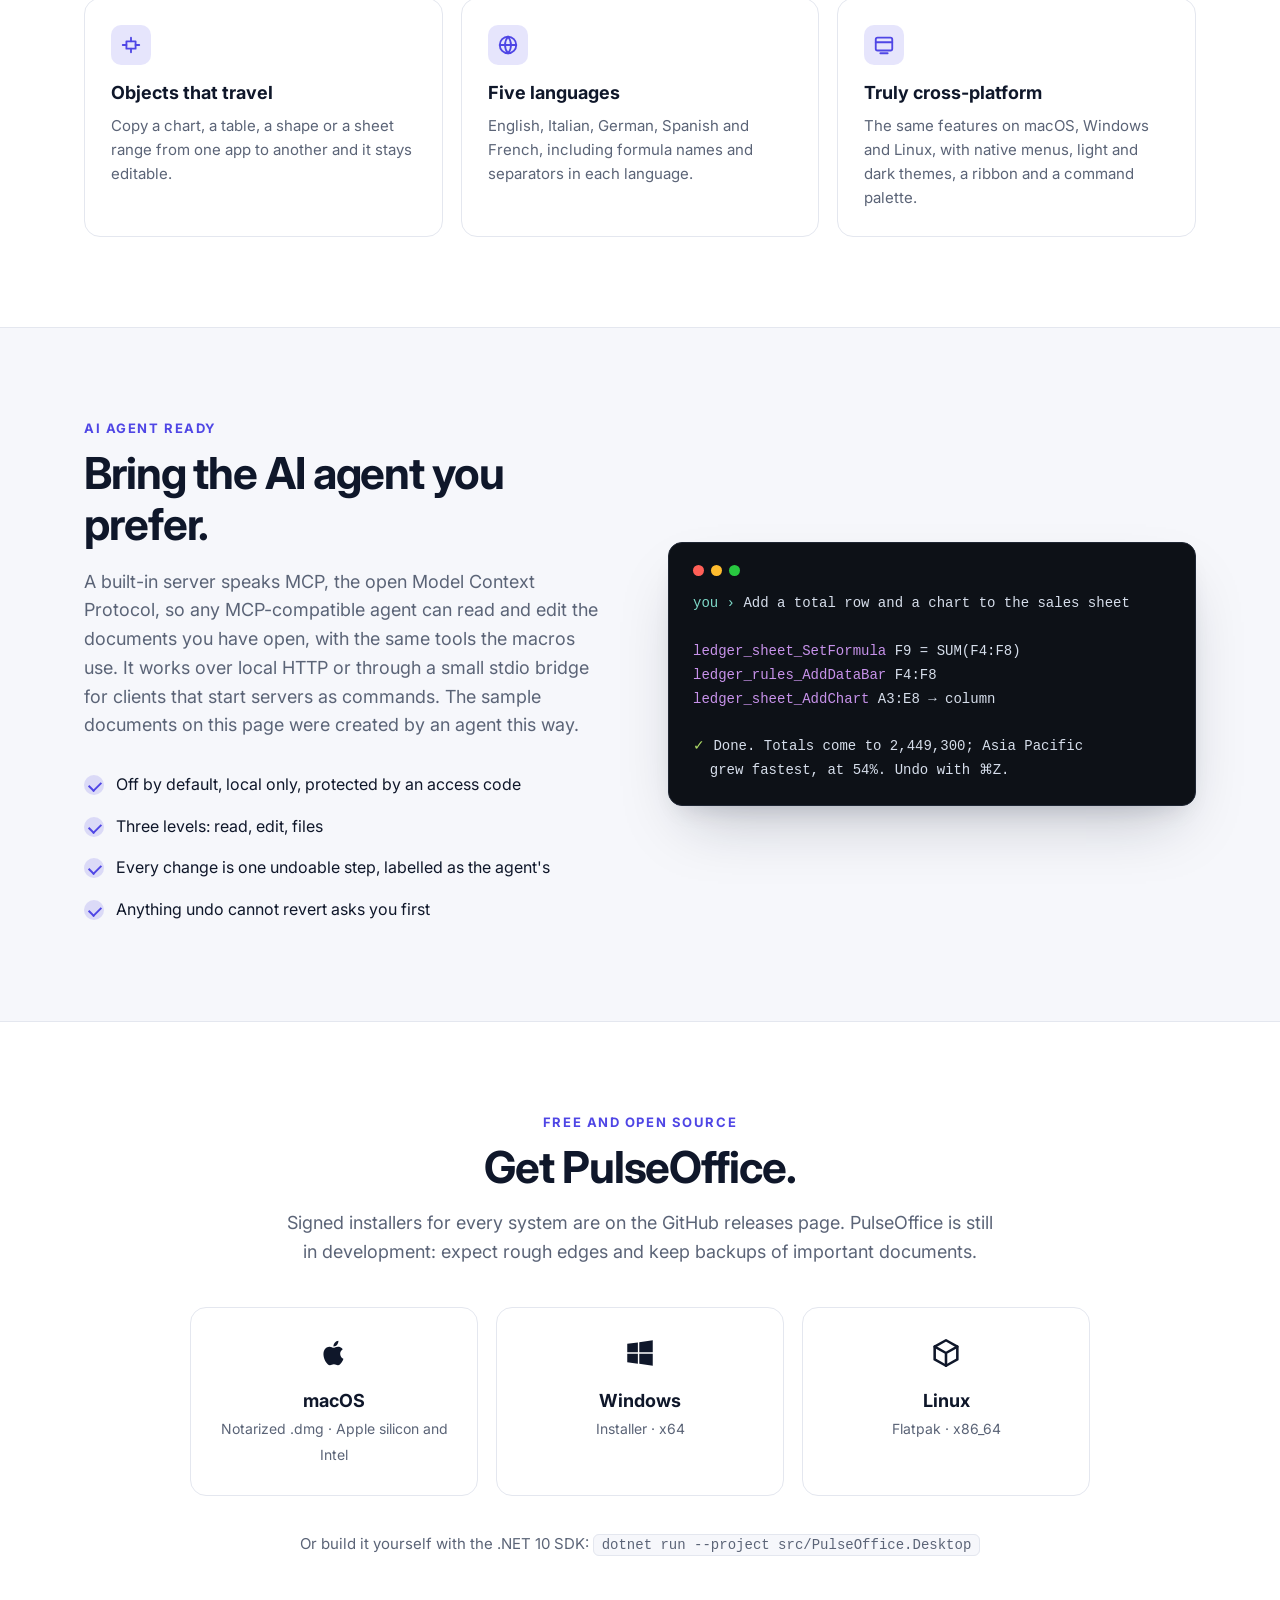
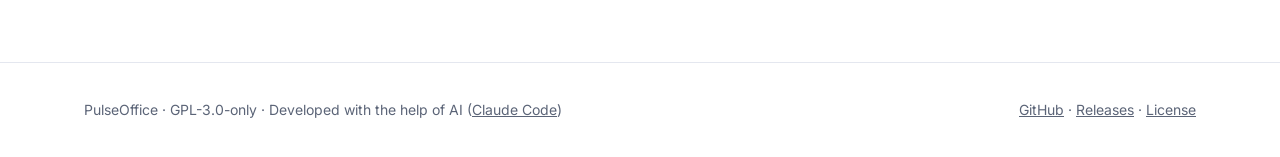
==== commit 1ba09b51: "Agent section: any MCP-compatible agent; developed with the help of AI Co-Authored-By: Claude Opus 5" ====
--- a/index.html
+++ b/index.html
@@ -364,9 +364,11 @@
   <div class="wrap split">
     <div>
       <div class="eyebrow">AI agent ready</div>
-      <h2>Let Claude work on your documents.</h2>
-      <p class="intro">A built-in MCP server lets Claude Code or Claude Desktop read and edit the documents you have open,
-        with the same tools the macros use. The sample documents on this page were created that way.</p>
+      <h2>Bring the AI agent you prefer.</h2>
+      <p class="intro">A built-in server speaks MCP, the open Model Context Protocol, so any MCP-compatible agent can read
+        and edit the documents you have open, with the same tools the macros use. It works over local HTTP or through a
+        small stdio bridge for clients that start servers as commands. The sample documents on this page were created by
+        an agent this way.</p>
       <ul class="checks">
         <li>Off by default, local only, protected by an access code</li>
         <li>Three levels: read, edit, files</li>
@@ -417,7 +419,7 @@
 
 <footer>
   <div class="wrap">
-    <div>PulseOffice · GPL-3.0-only · Developed with <a href="https://claude.com/claude-code">Claude</a></div>
+    <div>PulseOffice · GPL-3.0-only · Developed with the help of AI (<a href="https://claude.com/claude-code">Claude Code</a>)</div>
     <div><a href="https://github.com/pulseoffice/pulseoffice">GitHub</a> · <a href="https://github.com/pulseoffice/pulseoffice/releases">Releases</a> · <a href="https://github.com/pulseoffice/pulseoffice/blob/main/LICENSE">License</a></div>
   </div>
 </footer>
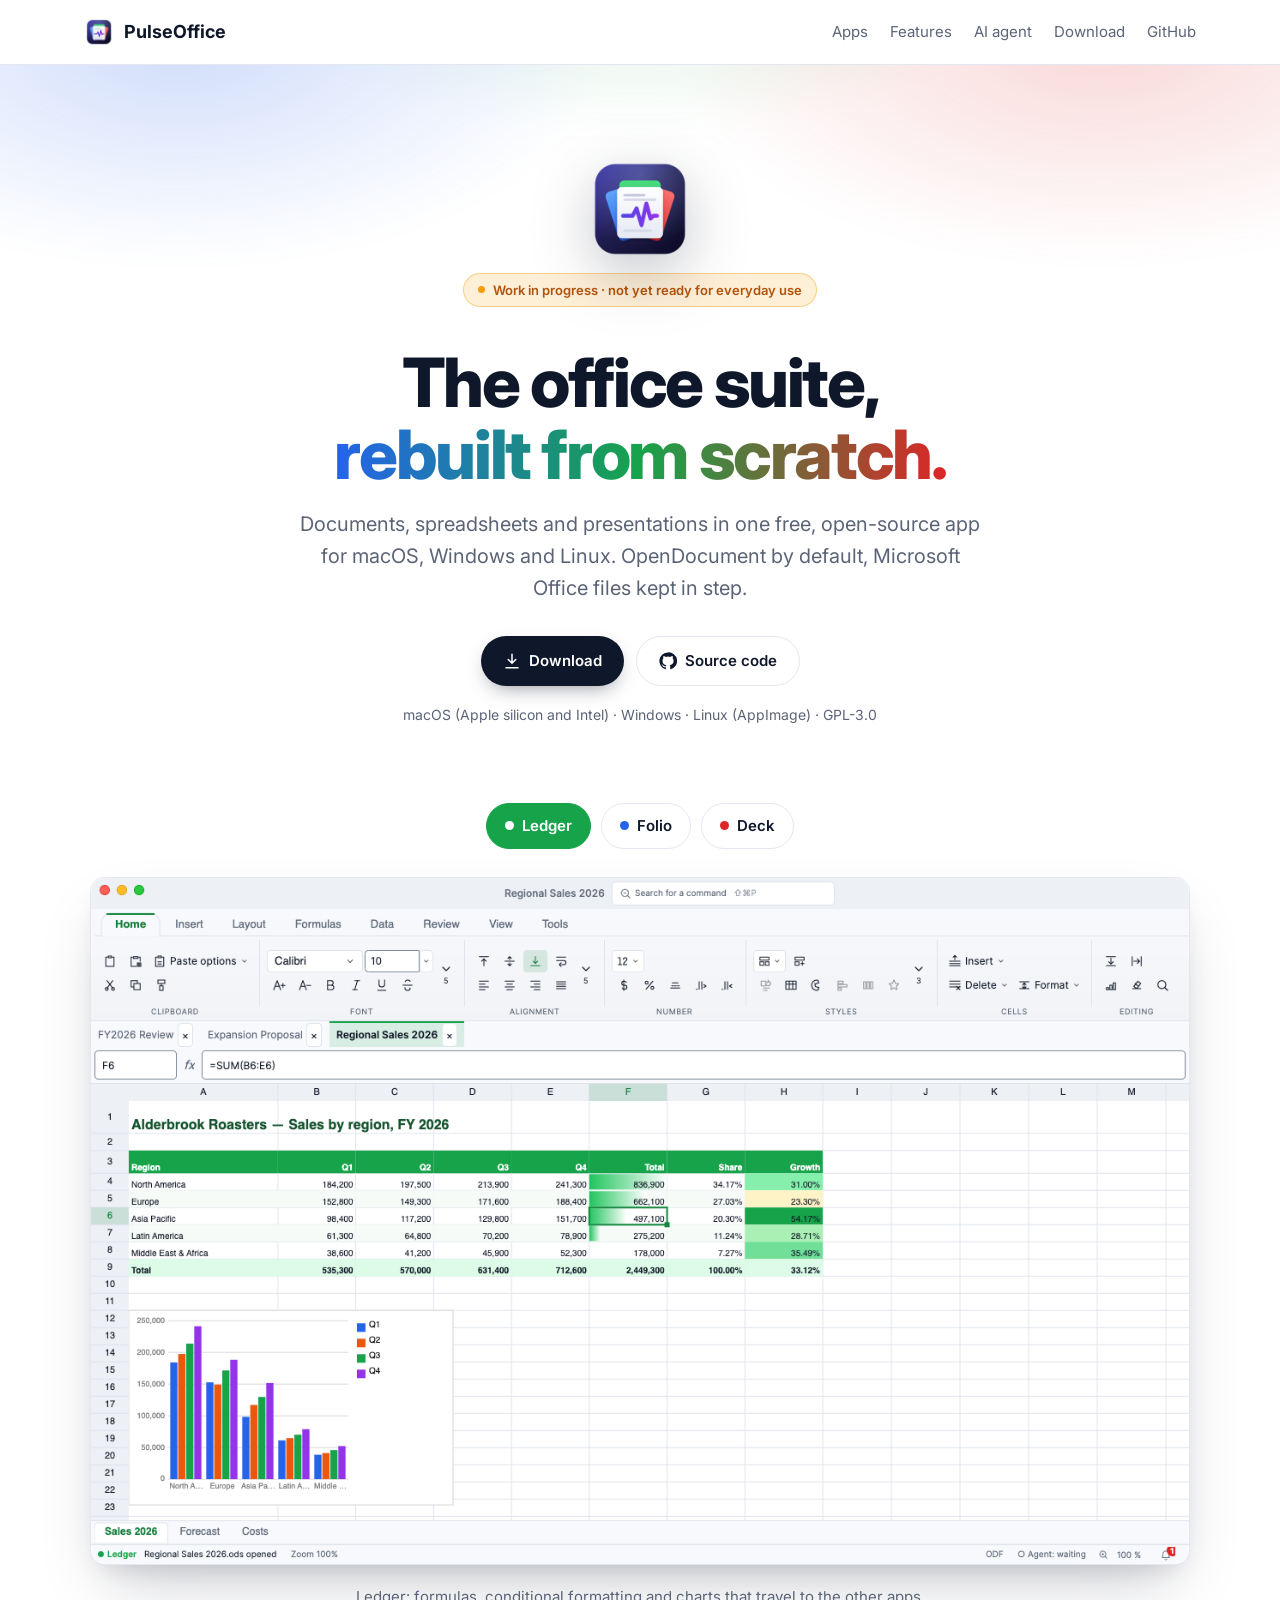
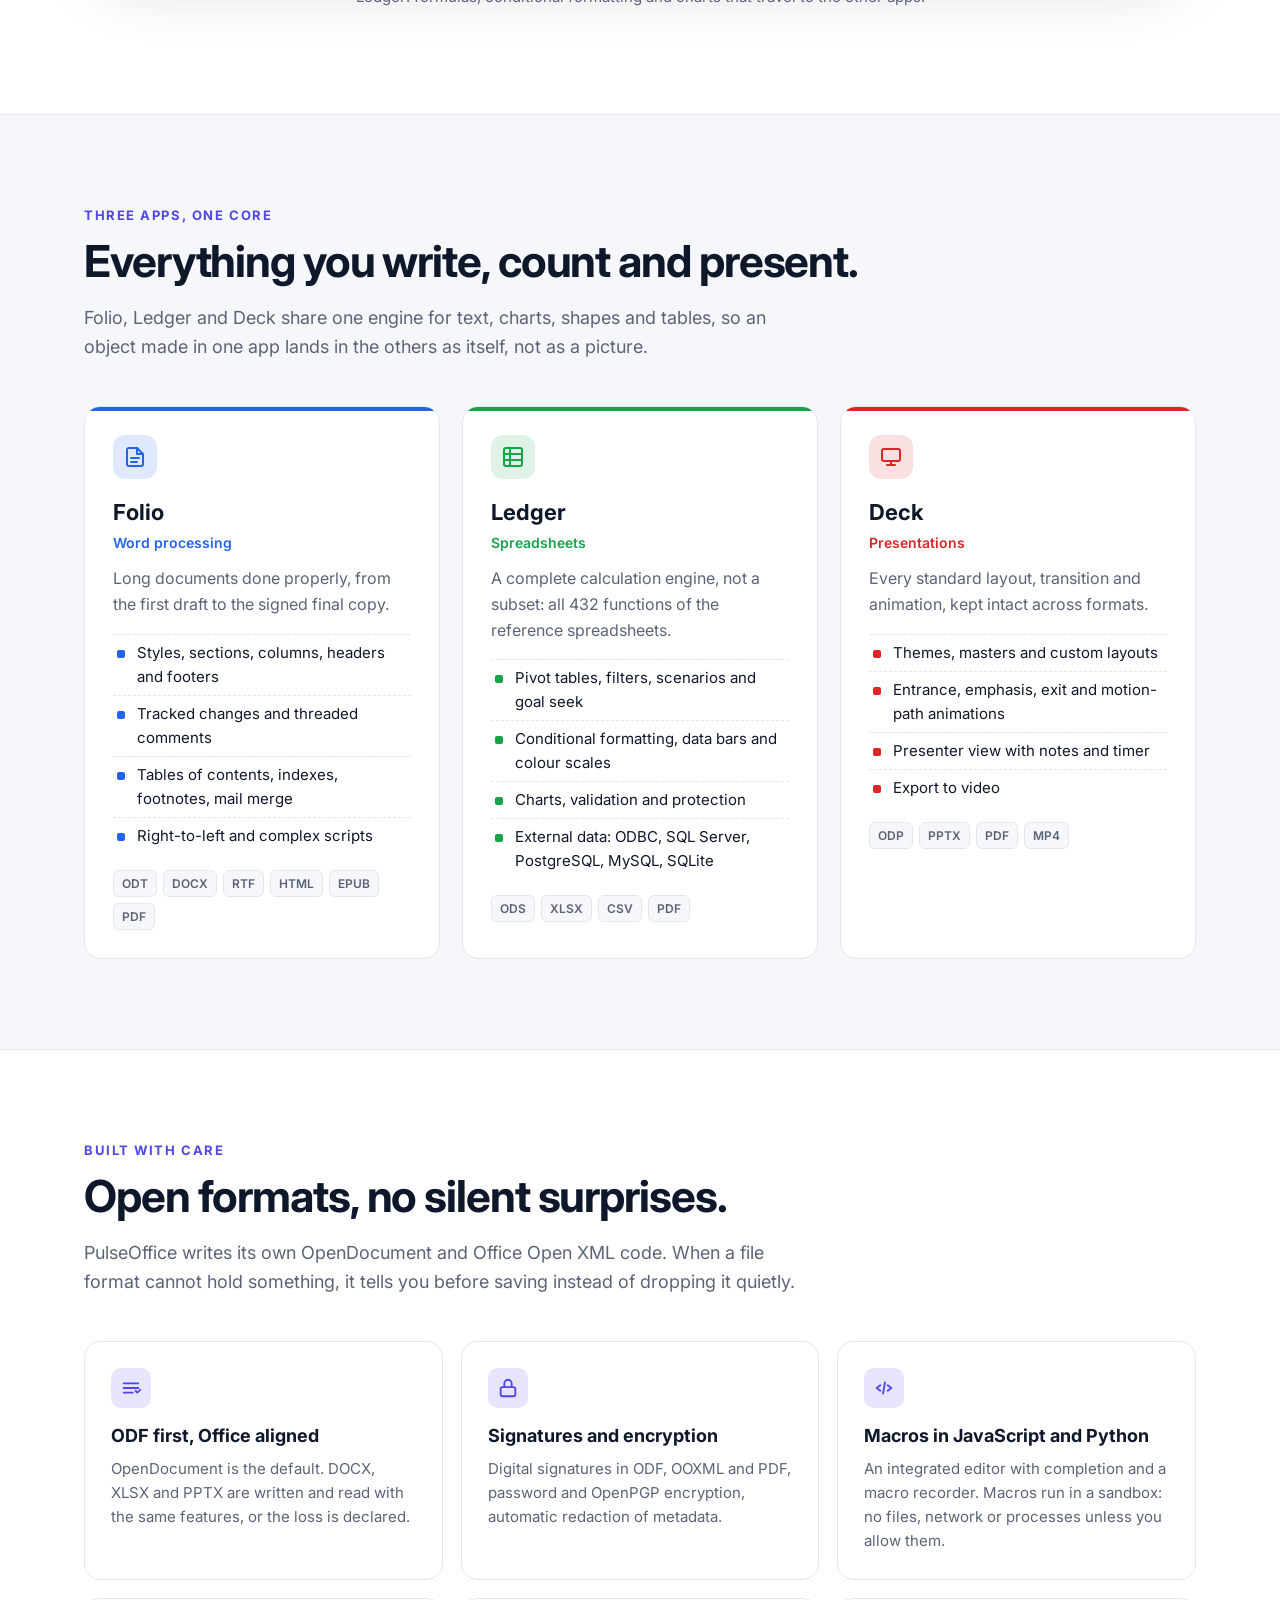
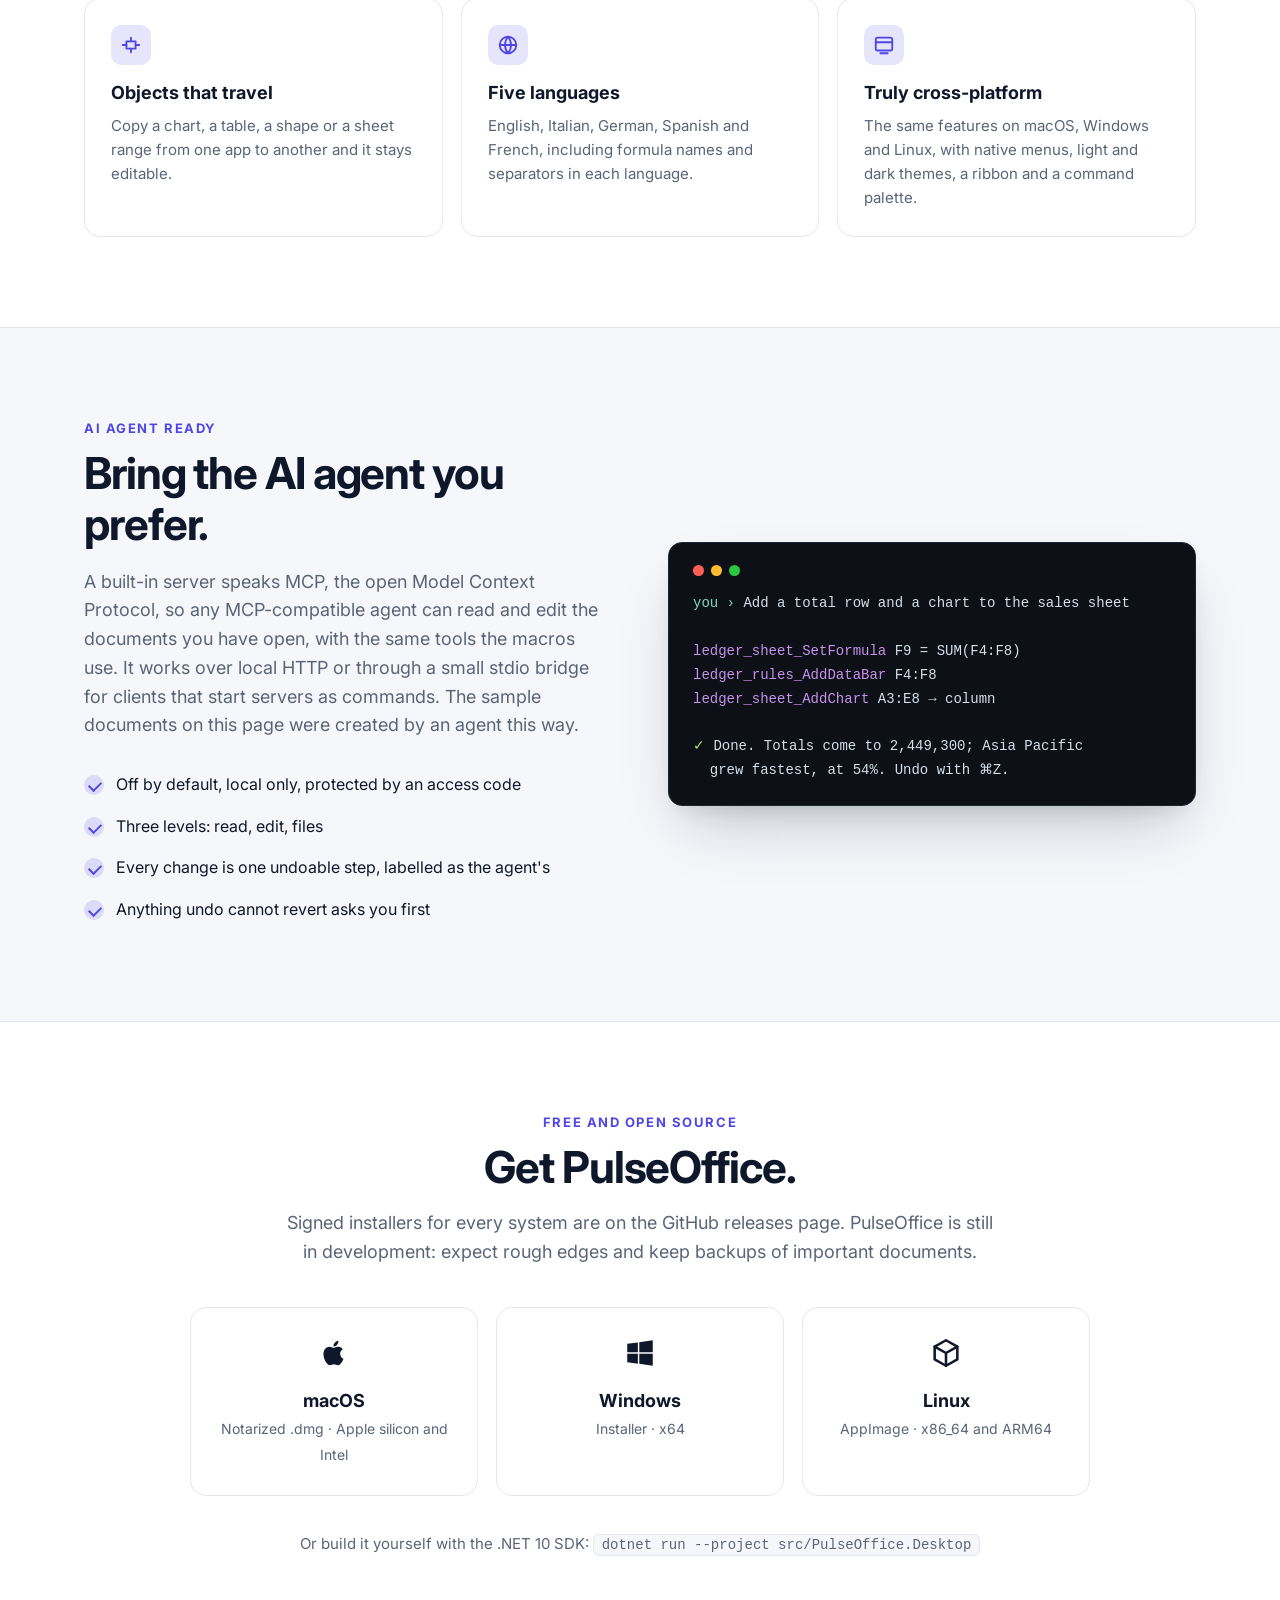
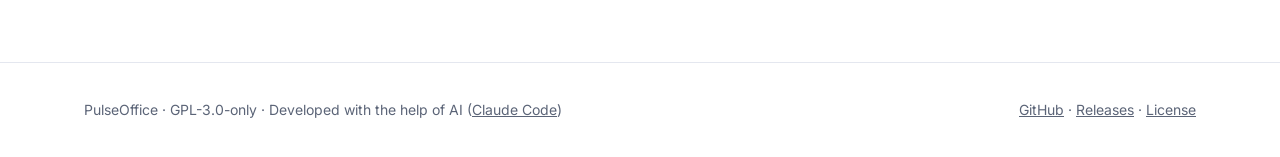
==== commit 9c4ada3c: "Linux downloads are AppImages for x86_64 and ARM64 Co-Authored-By: Claude Opus 5.5 <noreply@anthropi" ====
--- a/index.html
+++ b/index.html
@@ -253,7 +253,7 @@
         Source code
       </a>
     </div>
-    <div class="platforms">macOS (Apple silicon and Intel) · Windows · Linux (Flatpak) · GPL-3.0</div>
+    <div class="platforms">macOS (Apple silicon and Intel) · Windows · Linux (AppImage) · GPL-3.0</div>
   </div>
 </header>
 
@@ -410,7 +410,7 @@
       <a class="card" href="https://github.com/pulseoffice/pulseoffice/releases/latest">
         <svg viewBox="0 0 24 24" fill="none" stroke="currentColor" stroke-width="1.8" stroke-linecap="round" stroke-linejoin="round"><path d="M12 3l8 4.5v9L12 21l-8-4.5v-9z"/><path d="M12 12l8-4.5M12 12v9M12 12L4 7.5"/></svg>
         <strong>Linux</strong>
-        <span>Flatpak · x86_64</span>
+        <span>AppImage · x86_64 and ARM64</span>
       </a>
     </div>
     <p class="build">Or build it yourself with the .NET 10 SDK: <code>dotnet run --project src/PulseOffice.Desktop</code></p>
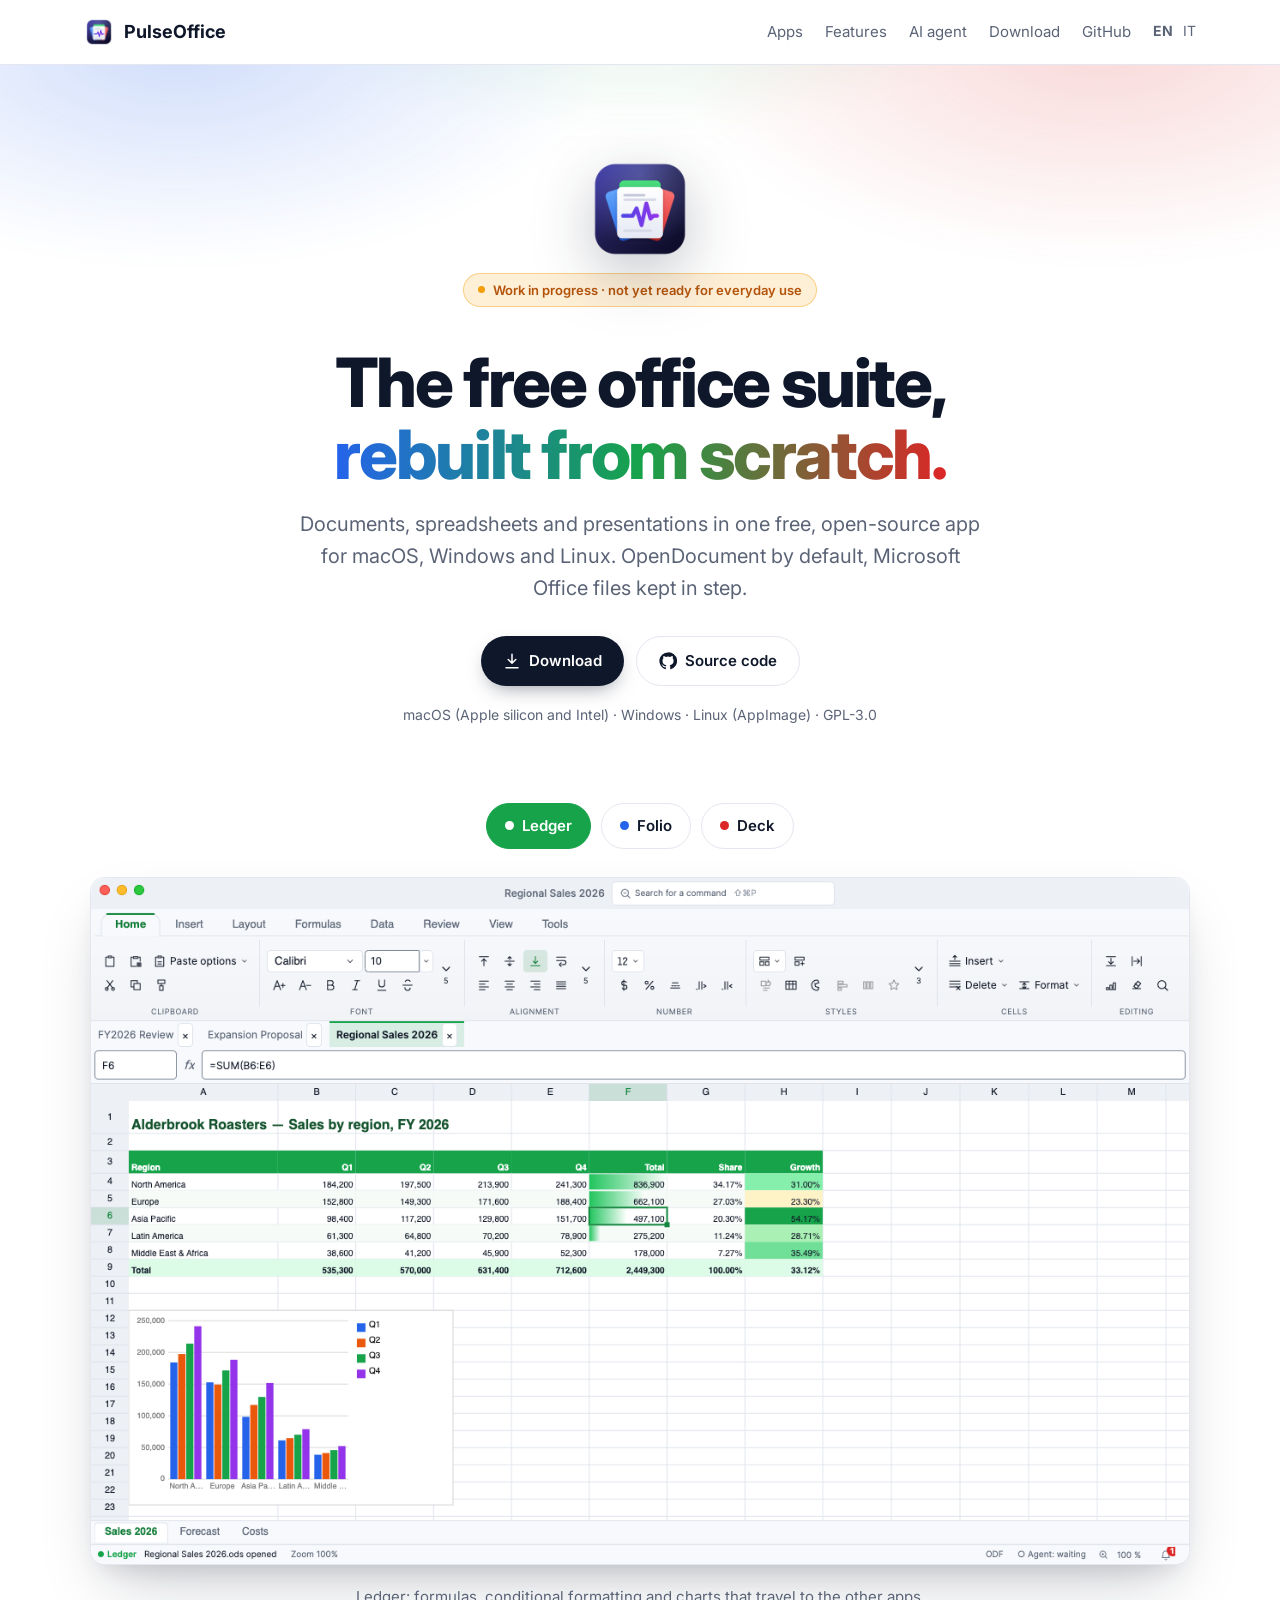
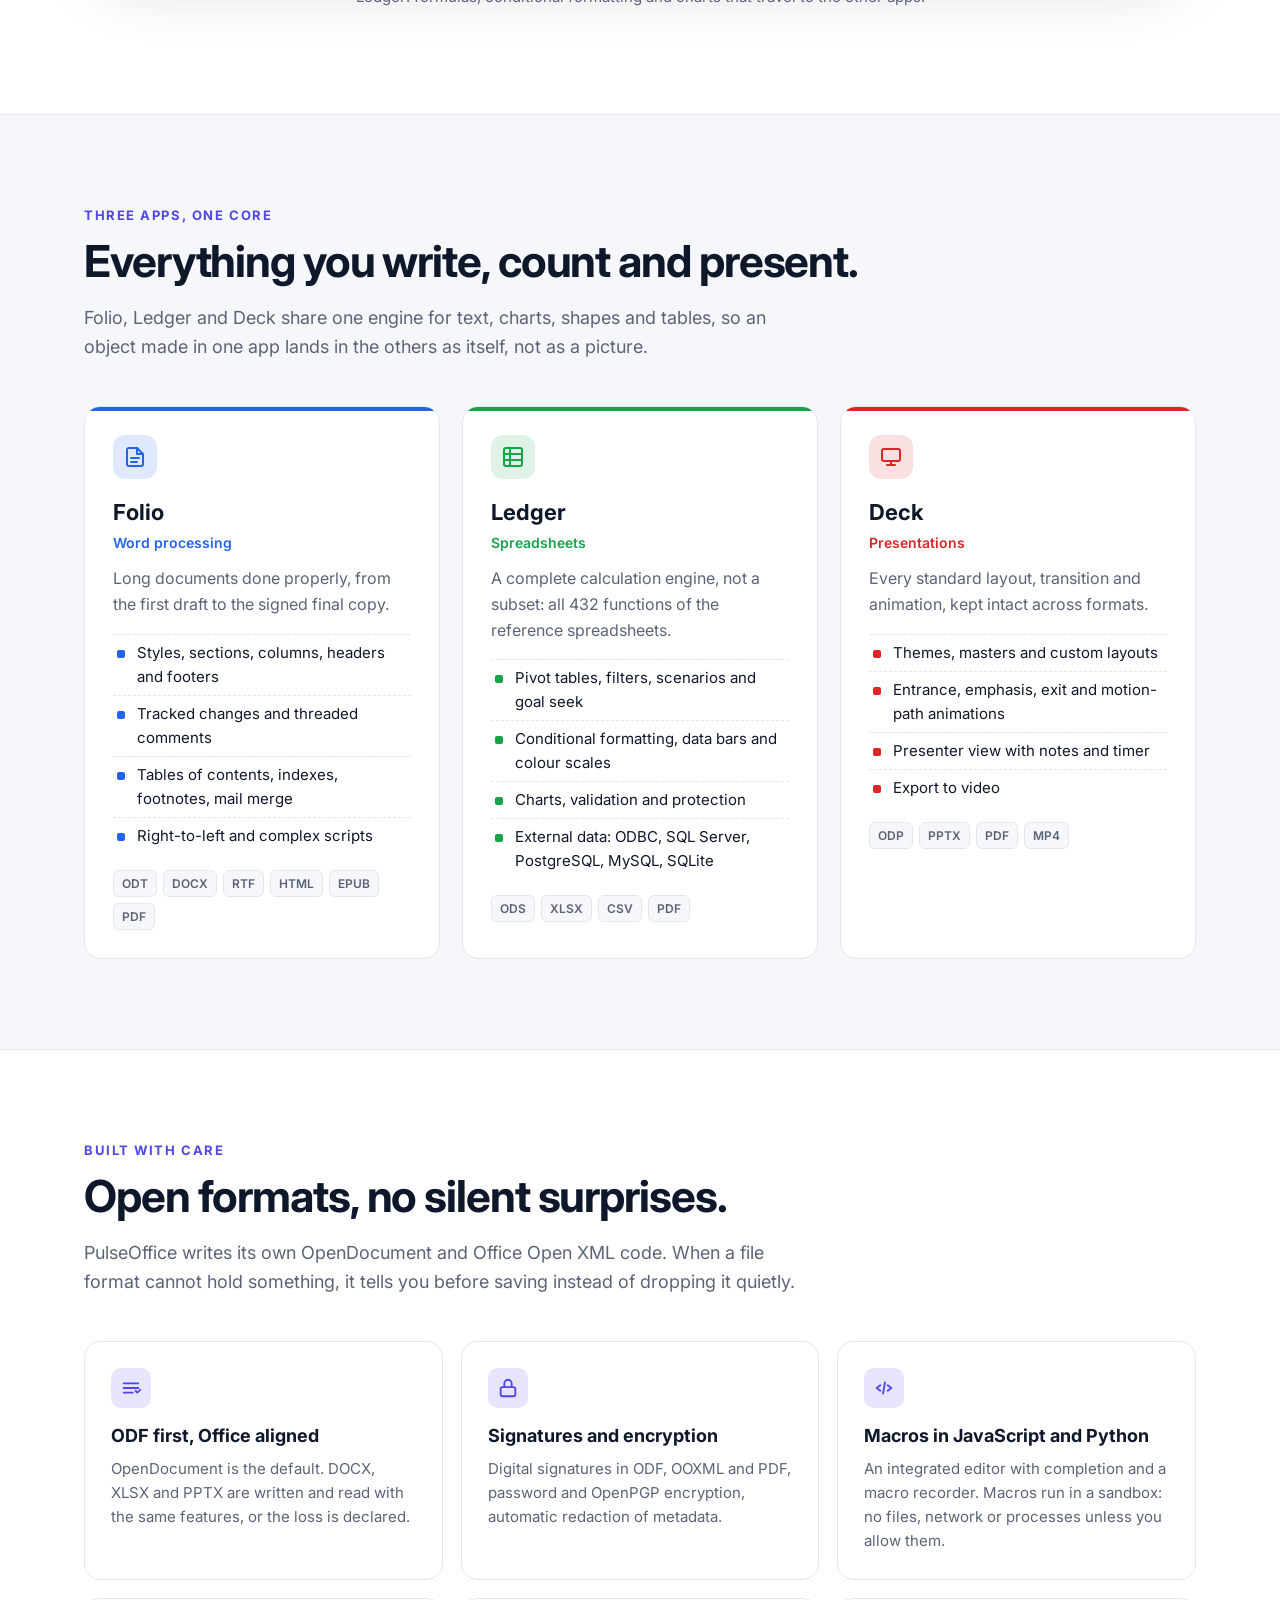
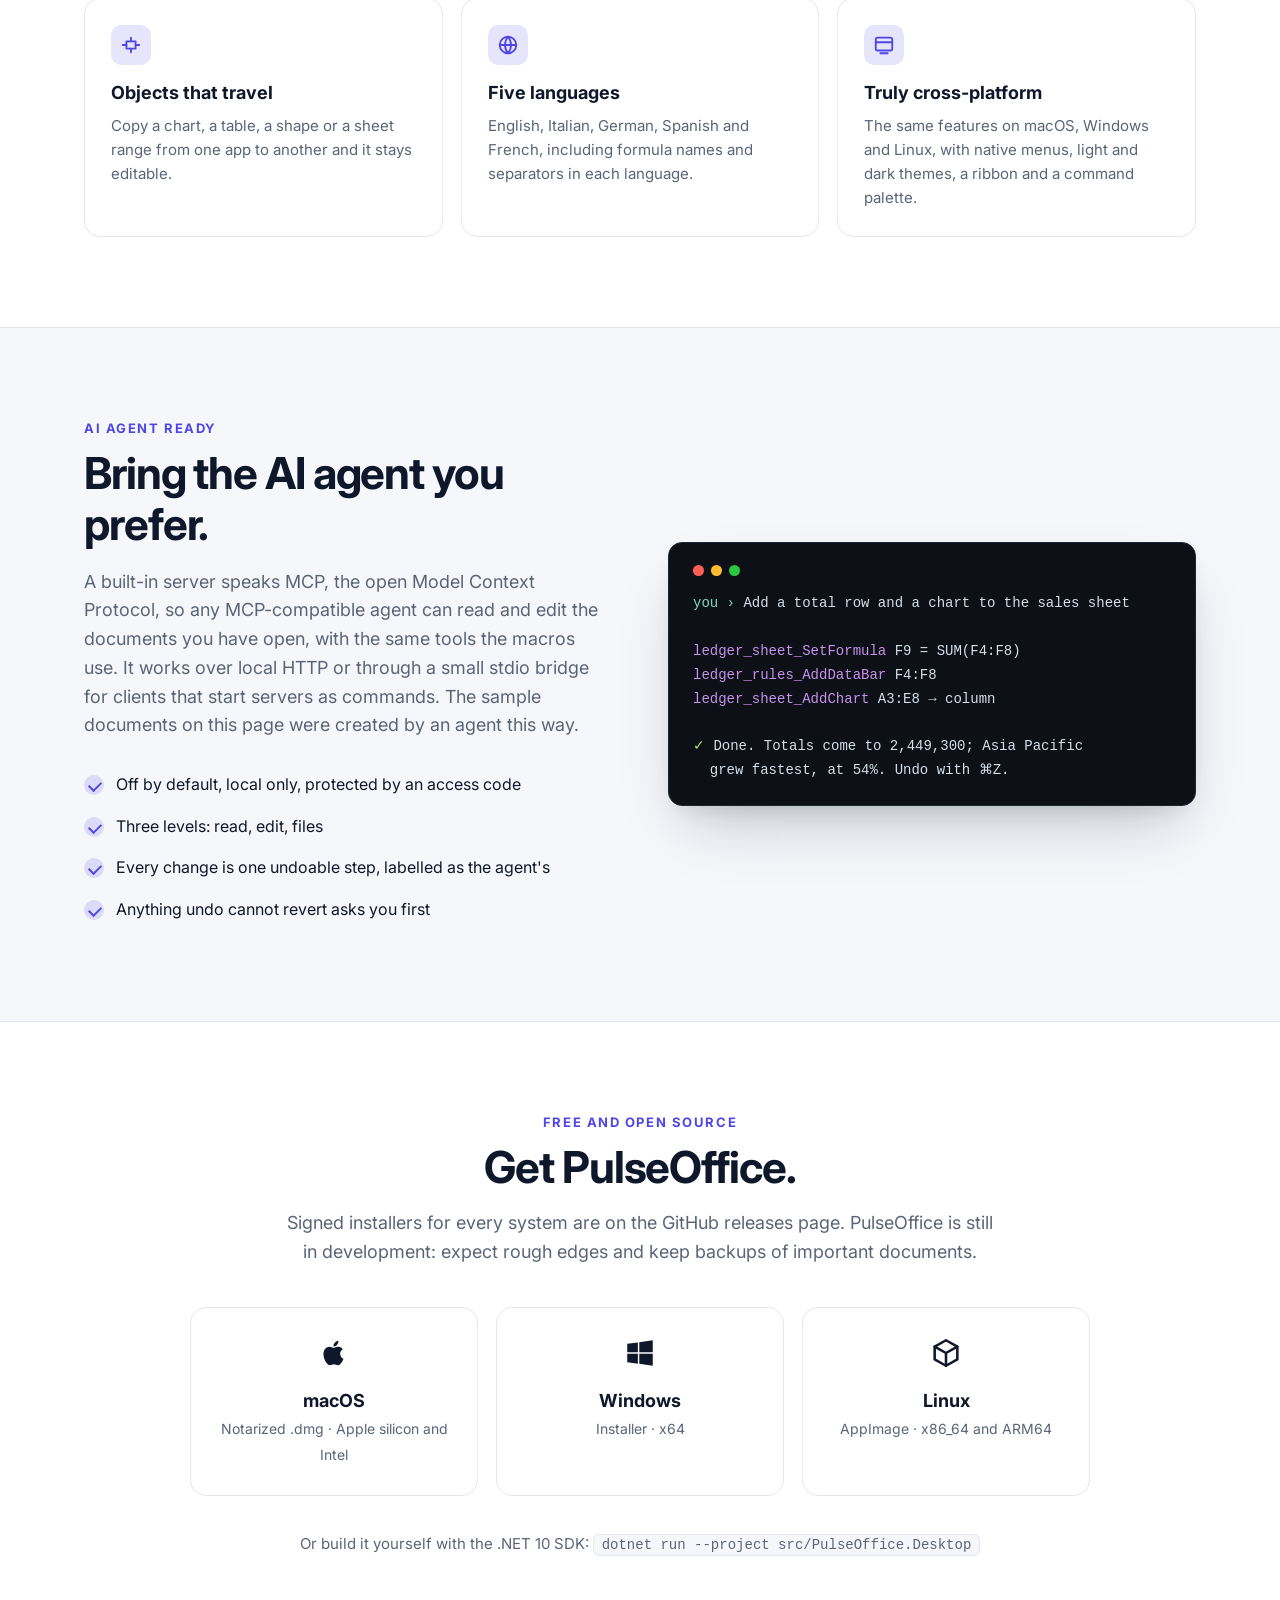
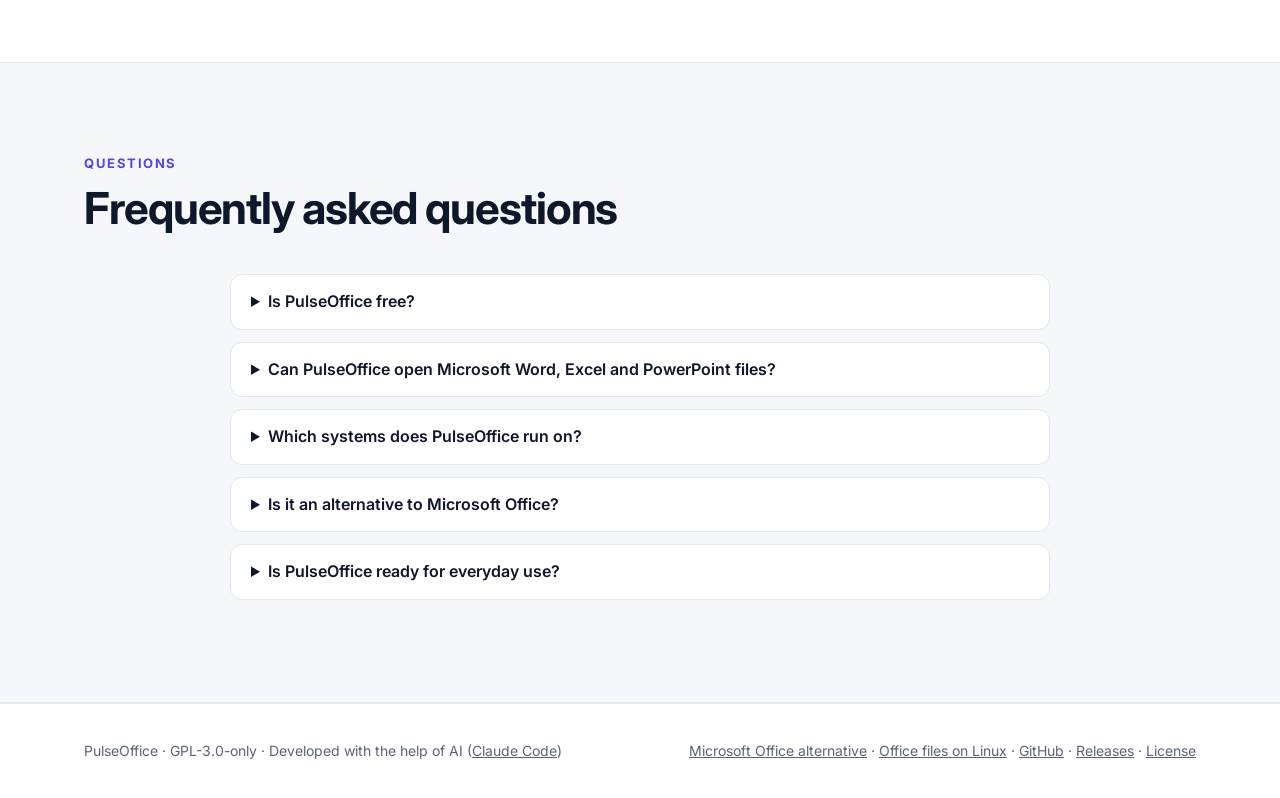
==== commit bebcedab: "Search engine optimisation: metadata, structured data, sitemap, robots, Italian page, FAQ and guide " ====
--- a/index.html
+++ b/index.html
@@ -3,244 +3,96 @@
 <head>
 <meta charset="utf-8">
 <meta name="viewport" content="width=device-width, initial-scale=1">
-<title>PulseOffice</title>
-<meta name="description" content="PulseOffice is a free, open-source office suite for macOS, Windows and Linux: Folio for documents, Ledger for spreadsheets and Deck for presentations. ODF first, Office formats aligned.">
-<meta property="og:title" content="PulseOffice">
-<meta property="og:description" content="A free office suite for macOS, Windows and Linux: documents, spreadsheets and presentations.">
-<meta property="og:image" content="assets/ledger.png">
-<link rel="icon" type="image/png" href="assets/icon.png">
+<title>PulseOffice — Free Open-Source Office Suite for Linux, Windows and macOS</title>
+<meta name="description" content="PulseOffice is a free, open-source office suite for Linux, Windows and macOS: a word processor, spreadsheet and presentation app that opens and saves ODT, ODS, ODP, DOCX, XLSX and PPTX. A modern alternative to Microsoft Office.">
+<link rel="canonical" href="https://pulseoffice.github.io/">
+<link rel="alternate" hreflang="en" href="https://pulseoffice.github.io/">
+<link rel="alternate" hreflang="it" href="https://pulseoffice.github.io/it/">
+<link rel="alternate" hreflang="x-default" href="https://pulseoffice.github.io/">
+<meta name="theme-color" content="#4f46e5">
+<meta property="og:type" content="website">
+<meta property="og:site_name" content="PulseOffice">
+<meta property="og:url" content="https://pulseoffice.github.io/">
+<meta property="og:title" content="PulseOffice — Free Open-Source Office Suite">
+<meta property="og:description" content="Documents, spreadsheets and presentations for Linux, Windows and macOS. Opens and saves ODF and Microsoft Office files.">
+<meta property="og:image" content="https://pulseoffice.github.io/assets/ledger.png">
+<meta property="og:image:width" content="1280">
+<meta property="og:image:height" content="800">
+<meta property="og:image:alt" content="Ledger, the PulseOffice spreadsheet, with formulas, data bars and a chart">
+<meta property="og:locale" content="en_US">
+<meta property="og:locale:alternate" content="it_IT">
+<meta name="twitter:card" content="summary_large_image">
+<meta name="twitter:title" content="PulseOffice — Free Open-Source Office Suite">
+<meta name="twitter:description" content="Documents, spreadsheets and presentations for Linux, Windows and macOS.">
+<meta name="twitter:image" content="https://pulseoffice.github.io/assets/ledger.png">
+<script type="application/ld+json">
+{
+  "@context": "https://schema.org",
+  "@graph": [
+    {
+      "@type": "SoftwareApplication",
+      "name": "PulseOffice",
+      "url": "https://pulseoffice.github.io/",
+      "applicationCategory": "BusinessApplication",
+      "applicationSubCategory": "Office suite",
+      "operatingSystem": "Linux, Windows, macOS",
+      "description": "Free, open-source office suite with a word processor (Folio), a spreadsheet (Ledger) and a presentation app (Deck). Opens and saves ODT, ODS, ODP, DOCX, XLSX and PPTX.",
+      "license": "https://www.gnu.org/licenses/gpl-3.0.html",
+      "isAccessibleForFree": true,
+      "offers": { "@type": "Offer", "price": "0", "priceCurrency": "EUR" },
+      "downloadUrl": "https://github.com/pulseoffice/pulseoffice/releases/latest",
+      "screenshot": ["https://pulseoffice.github.io/assets/ledger.png", "https://pulseoffice.github.io/assets/folio.png", "https://pulseoffice.github.io/assets/deck.png"],
+      "image": "https://pulseoffice.github.io/assets/icon.png",
+      "inLanguage": ["en", "it", "de", "es", "fr"],
+      "featureList": ["Word processor", "Spreadsheet with 432 functions", "Presentations", "ODF and Office Open XML", "Macros in JavaScript and Python", "AI agent via MCP"],
+      "codeRepository": "https://github.com/pulseoffice/pulseoffice"
+    },
+    {
+      "@type": "WebSite",
+      "name": "PulseOffice",
+      "url": "https://pulseoffice.github.io/",
+      "inLanguage": "en"
+    },
+    {
+      "@type": "FAQPage",
+      "mainEntity": [
+        { "@type": "Question", "name": "Is PulseOffice free?", "acceptedAnswer": { "@type": "Answer", "text": "Yes. PulseOffice is free and open source under the GPL-3.0 licence, with no subscription and no account." } },
+        { "@type": "Question", "name": "Can PulseOffice open Microsoft Word, Excel and PowerPoint files?", "acceptedAnswer": { "@type": "Answer", "text": "Yes. It opens and saves DOCX, XLSX and PPTX as well as the OpenDocument formats ODT, ODS and ODP, and warns before saving if a format cannot hold something." } },
+        { "@type": "Question", "name": "Which systems does PulseOffice run on?", "acceptedAnswer": { "@type": "Answer", "text": "Linux (AppImage for x86_64 and ARM64), Windows (x64 installer) and macOS (Apple silicon and Intel)." } },
+        { "@type": "Question", "name": "Is PulseOffice ready for everyday use?", "acceptedAnswer": { "@type": "Answer", "text": "Not yet. It is in active development: try it, report problems on GitHub and keep backups of important documents." } }
+      ]
+    }
+  ]
+}
+</script>
+<link rel="icon" type="image/png" href="/assets/icon.png">
+<link rel="apple-touch-icon" href="/assets/icon.png">
 <link rel="preconnect" href="https://fonts.googleapis.com">
 <link rel="preconnect" href="https://fonts.gstatic.com" crossorigin>
 <link href="https://fonts.googleapis.com/css2?family=Inter:wght@400;500;600;700;800&display=swap" rel="stylesheet">
-<style>
-:root {
-  --bg: #ffffff;
-  --bg-soft: #f6f7fb;
-  --surface: #ffffff;
-  --text: #0f172a;
-  --muted: #5b6477;
-  --line: #e4e7ef;
-  --folio: #2563eb;
-  --ledger: #16a34a;
-  --deck: #dc2626;
-  --accent: #4f46e5;
-  --shadow: 0 30px 60px -20px rgba(15, 23, 42, .25), 0 12px 24px -12px rgba(15, 23, 42, .15);
-  --radius: 16px;
-}
-@media (prefers-color-scheme: dark) {
-  :root:not([data-theme="light"]) {
-    --bg: #0b0f19;
-    --bg-soft: #111726;
-    --surface: #151c2c;
-    --text: #e8ecf5;
-    --muted: #9aa3b7;
-    --line: #232c40;
-    --accent: #818cf8;
-    --shadow: 0 30px 60px -20px rgba(0, 0, 0, .7), 0 12px 24px -12px rgba(0, 0, 0, .5);
-  }
-}
-:root[data-theme="dark"] {
-  --bg: #0b0f19;
-  --bg-soft: #111726;
-  --surface: #151c2c;
-  --text: #e8ecf5;
-  --muted: #9aa3b7;
-  --line: #232c40;
-  --accent: #818cf8;
-  --shadow: 0 30px 60px -20px rgba(0, 0, 0, .7), 0 12px 24px -12px rgba(0, 0, 0, .5);
-}
-* { box-sizing: border-box; }
-html { scroll-behavior: smooth; }
-body {
-  margin: 0;
-  background: var(--bg);
-  color: var(--text);
-  font-family: Inter, system-ui, -apple-system, "Segoe UI", sans-serif;
-  line-height: 1.6;
-  -webkit-font-smoothing: antialiased;
-}
-a { color: inherit; }
-.wrap { max-width: 1160px; margin: 0 auto; padding: 0 24px; }
-
-nav.top {
-  position: sticky; top: 0; z-index: 10;
-  background: color-mix(in srgb, var(--bg) 82%, transparent);
-  backdrop-filter: saturate(160%) blur(14px);
-  border-bottom: 1px solid var(--line);
-}
-nav.top .wrap { display: flex; align-items: center; gap: 28px; height: 64px; }
-.brand { display: flex; align-items: center; gap: 10px; font-weight: 700; font-size: 18px; text-decoration: none; }
-.brand img { width: 30px; height: 30px; }
-nav.top .links { display: flex; gap: 22px; margin-left: auto; font-size: 15px; }
-nav.top .links a { text-decoration: none; color: var(--muted); }
-nav.top .links a:hover { color: var(--text); }
-
-.button {
-  display: inline-flex; align-items: center; gap: 8px;
-  padding: 12px 22px; border-radius: 999px;
-  font-weight: 600; font-size: 15px; text-decoration: none;
-  transition: transform .15s ease, box-shadow .15s ease;
-}
-.button:hover { transform: translateY(-1px); }
-.button.primary { background: var(--text); color: var(--bg); box-shadow: 0 8px 20px -8px rgba(15,23,42,.5); }
-.button.ghost { border: 1px solid var(--line); background: var(--surface); }
-.button svg { width: 18px; height: 18px; }
-
-header.hero { position: relative; overflow: hidden; padding: 88px 0 40px; text-align: center; }
-header.hero::before {
-  content: ""; position: absolute; inset: -40% -10% auto -10%; height: 640px; z-index: -1;
-  background:
-    radial-gradient(40% 50% at 20% 40%, color-mix(in srgb, var(--folio) 22%, transparent), transparent 70%),
-    radial-gradient(40% 50% at 50% 20%, color-mix(in srgb, var(--ledger) 20%, transparent), transparent 70%),
-    radial-gradient(40% 50% at 80% 40%, color-mix(in srgb, var(--deck) 18%, transparent), transparent 70%);
-  filter: blur(10px);
-}
-.hero img.logo { width: 112px; height: 112px; filter: drop-shadow(0 18px 30px rgba(15,23,42,.25)); }
-.hero h1 { font-size: clamp(40px, 6vw, 68px); line-height: 1.05; letter-spacing: -.035em; margin: 22px 0 18px; font-weight: 800; }
-.hero h1 .grad {
-  background: linear-gradient(90deg, var(--folio), var(--ledger) 50%, var(--deck));
-  -webkit-background-clip: text; background-clip: text; color: transparent;
-}
-.hero p.lead { font-size: clamp(17px, 2vw, 20px); color: var(--muted); max-width: 680px; margin: 0 auto 32px; }
-.hero .actions { display: flex; gap: 12px; justify-content: center; flex-wrap: wrap; }
-.platforms { margin-top: 18px; font-size: 14px; color: var(--muted); }
-.wip {
-  display: inline-flex; align-items: center; gap: 8px; margin-bottom: 18px;
-  padding: 6px 14px; border-radius: 999px; font-size: 13px; font-weight: 600;
-  background: color-mix(in srgb, #f59e0b 16%, transparent); color: #b45309;
-  border: 1px solid color-mix(in srgb, #f59e0b 40%, transparent);
-}
-@media (prefers-color-scheme: dark) { :root:not([data-theme="light"]) .wip { color: #fbbf24; } }
-:root[data-theme="dark"] .wip { color: #fbbf24; }
-.wip i { width: 7px; height: 7px; border-radius: 50%; background: #f59e0b; }
-
-.showcase { padding: 36px 0 90px; }
-.tabs { display: flex; justify-content: center; gap: 10px; margin-bottom: 28px; flex-wrap: wrap; }
-.tab {
-  border: 1px solid var(--line); background: var(--surface); color: var(--text);
-  padding: 10px 18px; border-radius: 999px; font: inherit; font-weight: 600; font-size: 15px;
-  cursor: pointer; display: inline-flex; align-items: center; gap: 8px;
-}
-.tab .dot { width: 9px; height: 9px; border-radius: 50%; background: var(--c); }
-.tab[aria-selected="true"] { background: var(--c); border-color: var(--c); color: #fff; }
-.tab[aria-selected="true"] .dot { background: #fff; }
-.frame {
-  border-radius: 14px; overflow: hidden; box-shadow: var(--shadow);
-  border: 1px solid var(--line); background: var(--surface);
-  max-width: 1100px; margin: 0 auto;
-}
-.frame img { display: block; width: 100%; height: auto; }
-.caption { text-align: center; color: var(--muted); margin-top: 20px; font-size: 15px; min-height: 1.6em; }
-
-section { padding: 90px 0; }
-section.soft { background: var(--bg-soft); border-top: 1px solid var(--line); border-bottom: 1px solid var(--line); }
-.eyebrow { text-transform: uppercase; letter-spacing: .12em; font-size: 13px; font-weight: 700; color: var(--accent); }
-h2 { font-size: clamp(30px, 4vw, 44px); letter-spacing: -.025em; line-height: 1.15; margin: 10px 0 16px; }
-.intro { color: var(--muted); font-size: 18px; max-width: 720px; }
-
-.modules { display: grid; grid-template-columns: repeat(3, 1fr); gap: 22px; margin-top: 44px; }
-.module {
-  background: var(--surface); border: 1px solid var(--line); border-radius: var(--radius);
-  padding: 28px; position: relative; overflow: hidden;
-}
-.module::after { content: ""; position: absolute; inset: 0 0 auto 0; height: 4px; background: var(--c); }
-.module .badge {
-  width: 44px; height: 44px; border-radius: 12px; display: grid; place-items: center;
-  background: color-mix(in srgb, var(--c) 14%, transparent); color: var(--c); margin-bottom: 16px;
-}
-.module .badge svg { width: 24px; height: 24px; }
-.module h3 { margin: 0 0 2px; font-size: 22px; }
-.module .kind { color: var(--c); font-weight: 600; font-size: 14px; margin-bottom: 12px; }
-.module p { color: var(--muted); margin: 0 0 16px; }
-.module ul { margin: 0; padding: 0; list-style: none; font-size: 15px; }
-.module li { padding: 6px 0 6px 24px; position: relative; border-top: 1px dashed var(--line); }
-.module li::before { content: ""; position: absolute; left: 4px; top: 15px; width: 8px; height: 8px; border-radius: 2px; background: var(--c); }
-.formats { display: flex; flex-wrap: wrap; gap: 6px; margin-top: 16px; }
-.formats span { font-size: 12px; font-weight: 600; padding: 3px 8px; border-radius: 6px; background: var(--bg-soft); border: 1px solid var(--line); color: var(--muted); }
-
-.features { display: grid; grid-template-columns: repeat(3, 1fr); gap: 18px; margin-top: 44px; }
-.feature { padding: 26px; border-radius: var(--radius); background: var(--surface); border: 1px solid var(--line); }
-.feature .icon { width: 40px; height: 40px; border-radius: 10px; display: grid; place-items: center; background: color-mix(in srgb, var(--accent) 14%, transparent); color: var(--accent); margin-bottom: 14px; }
-.feature .icon svg { width: 22px; height: 22px; }
-.feature h3 { margin: 0 0 6px; font-size: 18px; }
-.feature p { margin: 0; color: var(--muted); font-size: 15px; }
-
-.split { display: grid; grid-template-columns: 1fr 1fr; gap: 56px; align-items: center; }
-.terminal {
-  background: #0d1117; color: #d6deeb; border-radius: 14px; padding: 22px 24px;
-  font: 14px/1.7 ui-monospace, "SF Mono", Menlo, Consolas, monospace; box-shadow: var(--shadow);
-  overflow-x: auto; border: 1px solid #1f2633;
-}
-.terminal .dots { display: flex; gap: 7px; margin-bottom: 16px; }
-.terminal .dots i { width: 11px; height: 11px; border-radius: 50%; background: #3a4150; }
-.terminal .dots i:nth-child(1) { background: #ff5f57; }
-.terminal .dots i:nth-child(2) { background: #febc2e; }
-.terminal .dots i:nth-child(3) { background: #28c840; }
-.terminal .you { color: #7fdbca; }
-.terminal .tool { color: #c792ea; }
-.terminal .ok { color: #addb67; }
-.terminal .dim { color: #637777; }
-.checks { list-style: none; padding: 0; margin: 24px 0 0; }
-.checks li { padding: 8px 0 8px 32px; position: relative; }
-.checks li::before {
-  content: ""; position: absolute; left: 0; top: 11px; width: 20px; height: 20px; border-radius: 50%;
-  background: color-mix(in srgb, var(--accent) 16%, transparent);
-}
-.checks li::after {
-  content: ""; position: absolute; left: 7px; top: 15px; width: 6px; height: 10px;
-  border: solid var(--accent); border-width: 0 2px 2px 0; transform: rotate(45deg);
-}
-
-.download { text-align: center; }
-.download .cards { display: grid; grid-template-columns: repeat(3, 1fr); gap: 18px; margin: 40px auto 0; max-width: 900px; }
-.download .card {
-  padding: 28px 22px; border-radius: var(--radius); border: 1px solid var(--line); background: var(--surface);
-  text-decoration: none; transition: transform .15s ease, border-color .15s ease;
-}
-.download .card:hover { transform: translateY(-3px); border-color: var(--accent); }
-.download .card svg { width: 34px; height: 34px; margin-bottom: 10px; }
-.download .card strong { display: block; font-size: 18px; }
-.download .card span { color: var(--muted); font-size: 14px; }
-.build { margin-top: 36px; color: var(--muted); font-size: 15px; }
-.build code { background: var(--bg-soft); border: 1px solid var(--line); padding: 2px 8px; border-radius: 6px; font-size: 14px; }
-
-footer { border-top: 1px solid var(--line); padding: 36px 0; color: var(--muted); font-size: 14px; }
-footer .wrap { display: flex; gap: 20px; justify-content: space-between; flex-wrap: wrap; align-items: center; }
-footer a { color: var(--muted); }
-
-@media (max-width: 900px) {
-  .modules, .features, .download .cards { grid-template-columns: 1fr; }
-  .split { grid-template-columns: 1fr; gap: 32px; }
-  nav.top .links a.hide-sm { display: none; }
-}
-@media (max-width: 560px) {
-  .wrap { padding: 0 16px; }
-  nav.top .links { gap: 14px; }
-  header.hero { padding-top: 56px; }
-  section { padding: 64px 0; }
-}
-</style>
+<link rel="stylesheet" href="/assets/site.css">
 </head>
 <body>
 
 <nav class="top">
   <div class="wrap">
-    <a class="brand" href="#"><img src="assets/icon.png" alt="">PulseOffice</a>
+    <a class="brand" href="/"><img src="assets/icon.png" alt="">PulseOffice</a>
     <div class="links">
       <a href="#modules">Apps</a>
       <a href="#features" class="hide-sm">Features</a>
       <a href="#agent" class="hide-sm">AI agent</a>
       <a href="#download">Download</a>
       <a href="https://github.com/pulseoffice/pulseoffice">GitHub</a>
+      <span class="lang"><a href="/" aria-current="page" hreflang="en">EN</a><a href="/it/" hreflang="it" lang="it">IT</a></span>
     </div>
   </div>
 </nav>
 
 <header class="hero">
   <div class="wrap">
-    <img class="logo" src="assets/icon.png" alt="PulseOffice icon">
+    <img class="logo" src="assets/icon.png" width="112" height="112" alt="PulseOffice icon">
     <div><span class="wip"><i></i>Work in progress · not yet ready for everyday use</span></div>
-    <h1>The office suite,<br><span class="grad">rebuilt from scratch.</span></h1>
+    <h1>The free office suite,<br><span class="grad">rebuilt from scratch.</span></h1>
     <p class="lead">Documents, spreadsheets and presentations in one free, open-source app for macOS, Windows and Linux.
       OpenDocument by default, Microsoft Office files kept in step.</p>
     <div class="actions">
@@ -417,10 +269,24 @@
   </div>
 </section>
 
+<section class="soft" id="faq">
+  <div class="wrap">
+    <div class="eyebrow">Questions</div>
+    <h2>Frequently asked questions</h2>
+    <div class="faq">
+      <details><summary>Is PulseOffice free?</summary><p>Yes. PulseOffice is free and open source under the GPL-3.0 licence, with no subscription and no account.</p></details>
+      <details><summary>Can PulseOffice open Microsoft Word, Excel and PowerPoint files?</summary><p>Yes. It opens and saves DOCX, XLSX and PPTX as well as the OpenDocument formats ODT, ODS and ODP, and warns before saving if a format cannot hold something. See <a href="/open-docx-xlsx-pptx-on-linux/">how to open Office files on Linux</a>.</p></details>
+      <details><summary>Which systems does PulseOffice run on?</summary><p>Linux (AppImage for x86_64 and ARM64), Windows (x64 installer) and macOS (Apple silicon and Intel).</p></details>
+      <details><summary>Is it an alternative to Microsoft Office?</summary><p>That is the goal: documents, spreadsheets and presentations with the same file formats, free and on every system. See <a href="/free-microsoft-office-alternative/">PulseOffice as a free Microsoft Office alternative</a>.</p></details>
+      <details><summary>Is PulseOffice ready for everyday use?</summary><p>Not yet. It is in active development: try it, report problems on GitHub and keep backups of important documents.</p></details>
+    </div>
+  </div>
+</section>
+
 <footer>
   <div class="wrap">
     <div>PulseOffice · GPL-3.0-only · Developed with the help of AI (<a href="https://claude.com/claude-code">Claude Code</a>)</div>
-    <div><a href="https://github.com/pulseoffice/pulseoffice">GitHub</a> · <a href="https://github.com/pulseoffice/pulseoffice/releases">Releases</a> · <a href="https://github.com/pulseoffice/pulseoffice/blob/main/LICENSE">License</a></div>
+    <div><a href="/free-microsoft-office-alternative/">Microsoft Office alternative</a> · <a href="/open-docx-xlsx-pptx-on-linux/">Office files on Linux</a> · <a href="https://github.com/pulseoffice/pulseoffice">GitHub</a> · <a href="https://github.com/pulseoffice/pulseoffice/releases">Releases</a> · <a href="https://github.com/pulseoffice/pulseoffice/blob/main/LICENSE">License</a></div>
   </div>
 </footer>
 
--- a/assets/site.css
+++ b/assets/site.css
@@ -0,0 +1,221 @@
+:root {
+  --bg: #ffffff;
+  --bg-soft: #f6f7fb;
+  --surface: #ffffff;
+  --text: #0f172a;
+  --muted: #5b6477;
+  --line: #e4e7ef;
+  --folio: #2563eb;
+  --ledger: #16a34a;
+  --deck: #dc2626;
+  --accent: #4f46e5;
+  --shadow: 0 30px 60px -20px rgba(15, 23, 42, .25), 0 12px 24px -12px rgba(15, 23, 42, .15);
+  --radius: 16px;
+}
+@media (prefers-color-scheme: dark) {
+  :root:not([data-theme="light"]) {
+    --bg: #0b0f19;
+    --bg-soft: #111726;
+    --surface: #151c2c;
+    --text: #e8ecf5;
+    --muted: #9aa3b7;
+    --line: #232c40;
+    --accent: #818cf8;
+    --shadow: 0 30px 60px -20px rgba(0, 0, 0, .7), 0 12px 24px -12px rgba(0, 0, 0, .5);
+  }
+}
+:root[data-theme="dark"] {
+  --bg: #0b0f19;
+  --bg-soft: #111726;
+  --surface: #151c2c;
+  --text: #e8ecf5;
+  --muted: #9aa3b7;
+  --line: #232c40;
+  --accent: #818cf8;
+  --shadow: 0 30px 60px -20px rgba(0, 0, 0, .7), 0 12px 24px -12px rgba(0, 0, 0, .5);
+}
+* { box-sizing: border-box; }
+html { scroll-behavior: smooth; }
+body {
+  margin: 0;
+  background: var(--bg);
+  color: var(--text);
+  font-family: Inter, system-ui, -apple-system, "Segoe UI", sans-serif;
+  line-height: 1.6;
+  -webkit-font-smoothing: antialiased;
+}
+a { color: inherit; }
+.wrap { max-width: 1160px; margin: 0 auto; padding: 0 24px; }
+
+nav.top {
+  position: sticky; top: 0; z-index: 10;
+  background: color-mix(in srgb, var(--bg) 82%, transparent);
+  backdrop-filter: saturate(160%) blur(14px);
+  border-bottom: 1px solid var(--line);
+}
+nav.top .wrap { display: flex; align-items: center; gap: 28px; height: 64px; }
+.brand { display: flex; align-items: center; gap: 10px; font-weight: 700; font-size: 18px; text-decoration: none; }
+.brand img { width: 30px; height: 30px; }
+nav.top .links { display: flex; gap: 22px; margin-left: auto; font-size: 15px; }
+nav.top .links a { text-decoration: none; color: var(--muted); }
+nav.top .links a:hover { color: var(--text); }
+
+.button {
+  display: inline-flex; align-items: center; gap: 8px;
+  padding: 12px 22px; border-radius: 999px;
+  font-weight: 600; font-size: 15px; text-decoration: none;
+  transition: transform .15s ease, box-shadow .15s ease;
+}
+.button:hover { transform: translateY(-1px); }
+.button.primary { background: var(--text); color: var(--bg); box-shadow: 0 8px 20px -8px rgba(15,23,42,.5); }
+.button.ghost { border: 1px solid var(--line); background: var(--surface); }
+.button svg { width: 18px; height: 18px; }
+
+header.hero { position: relative; overflow: hidden; padding: 88px 0 40px; text-align: center; }
+header.hero::before {
+  content: ""; position: absolute; inset: -40% -10% auto -10%; height: 640px; z-index: -1;
+  background:
+    radial-gradient(40% 50% at 20% 40%, color-mix(in srgb, var(--folio) 22%, transparent), transparent 70%),
+    radial-gradient(40% 50% at 50% 20%, color-mix(in srgb, var(--ledger) 20%, transparent), transparent 70%),
+    radial-gradient(40% 50% at 80% 40%, color-mix(in srgb, var(--deck) 18%, transparent), transparent 70%);
+  filter: blur(10px);
+}
+.hero img.logo { width: 112px; height: 112px; filter: drop-shadow(0 18px 30px rgba(15,23,42,.25)); }
+.hero h1 { font-size: clamp(40px, 6vw, 68px); line-height: 1.05; letter-spacing: -.035em; margin: 22px 0 18px; font-weight: 800; }
+.hero h1 .grad {
+  background: linear-gradient(90deg, var(--folio), var(--ledger) 50%, var(--deck));
+  -webkit-background-clip: text; background-clip: text; color: transparent;
+}
+.hero p.lead { font-size: clamp(17px, 2vw, 20px); color: var(--muted); max-width: 680px; margin: 0 auto 32px; }
+.hero .actions { display: flex; gap: 12px; justify-content: center; flex-wrap: wrap; }
+.platforms { margin-top: 18px; font-size: 14px; color: var(--muted); }
+.wip {
+  display: inline-flex; align-items: center; gap: 8px; margin-bottom: 18px;
+  padding: 6px 14px; border-radius: 999px; font-size: 13px; font-weight: 600;
+  background: color-mix(in srgb, #f59e0b 16%, transparent); color: #b45309;
+  border: 1px solid color-mix(in srgb, #f59e0b 40%, transparent);
+}
+@media (prefers-color-scheme: dark) { :root:not([data-theme="light"]) .wip { color: #fbbf24; } }
+:root[data-theme="dark"] .wip { color: #fbbf24; }
+.wip i { width: 7px; height: 7px; border-radius: 50%; background: #f59e0b; }
+
+.showcase { padding: 36px 0 90px; }
+.tabs { display: flex; justify-content: center; gap: 10px; margin-bottom: 28px; flex-wrap: wrap; }
+.tab {
+  border: 1px solid var(--line); background: var(--surface); color: var(--text);
+  padding: 10px 18px; border-radius: 999px; font: inherit; font-weight: 600; font-size: 15px;
+  cursor: pointer; display: inline-flex; align-items: center; gap: 8px;
+}
+.tab .dot { width: 9px; height: 9px; border-radius: 50%; background: var(--c); }
+.tab[aria-selected="true"] { background: var(--c); border-color: var(--c); color: #fff; }
+.tab[aria-selected="true"] .dot { background: #fff; }
+.frame {
+  border-radius: 14px; overflow: hidden; box-shadow: var(--shadow);
+  border: 1px solid var(--line); background: var(--surface);
+  max-width: 1100px; margin: 0 auto;
+}
+.frame img { display: block; width: 100%; height: auto; }
+.caption { text-align: center; color: var(--muted); margin-top: 20px; font-size: 15px; min-height: 1.6em; }
+
+section { padding: 90px 0; }
+section.soft { background: var(--bg-soft); border-top: 1px solid var(--line); border-bottom: 1px solid var(--line); }
+.eyebrow { text-transform: uppercase; letter-spacing: .12em; font-size: 13px; font-weight: 700; color: var(--accent); }
+h2 { font-size: clamp(30px, 4vw, 44px); letter-spacing: -.025em; line-height: 1.15; margin: 10px 0 16px; }
+.intro { color: var(--muted); font-size: 18px; max-width: 720px; }
+
+.modules { display: grid; grid-template-columns: repeat(3, 1fr); gap: 22px; margin-top: 44px; }
+.module {
+  background: var(--surface); border: 1px solid var(--line); border-radius: var(--radius);
+  padding: 28px; position: relative; overflow: hidden;
+}
+.module::after { content: ""; position: absolute; inset: 0 0 auto 0; height: 4px; background: var(--c); }
+.module .badge {
+  width: 44px; height: 44px; border-radius: 12px; display: grid; place-items: center;
+  background: color-mix(in srgb, var(--c) 14%, transparent); color: var(--c); margin-bottom: 16px;
+}
+.module .badge svg { width: 24px; height: 24px; }
+.module h3 { margin: 0 0 2px; font-size: 22px; }
+.module .kind { color: var(--c); font-weight: 600; font-size: 14px; margin-bottom: 12px; }
+.module p { color: var(--muted); margin: 0 0 16px; }
+.module ul { margin: 0; padding: 0; list-style: none; font-size: 15px; }
+.module li { padding: 6px 0 6px 24px; position: relative; border-top: 1px dashed var(--line); }
+.module li::before { content: ""; position: absolute; left: 4px; top: 15px; width: 8px; height: 8px; border-radius: 2px; background: var(--c); }
+.formats { display: flex; flex-wrap: wrap; gap: 6px; margin-top: 16px; }
+.formats span { font-size: 12px; font-weight: 600; padding: 3px 8px; border-radius: 6px; background: var(--bg-soft); border: 1px solid var(--line); color: var(--muted); }
+
+.features { display: grid; grid-template-columns: repeat(3, 1fr); gap: 18px; margin-top: 44px; }
+.feature { padding: 26px; border-radius: var(--radius); background: var(--surface); border: 1px solid var(--line); }
+.feature .icon { width: 40px; height: 40px; border-radius: 10px; display: grid; place-items: center; background: color-mix(in srgb, var(--accent) 14%, transparent); color: var(--accent); margin-bottom: 14px; }
+.feature .icon svg { width: 22px; height: 22px; }
+.feature h3 { margin: 0 0 6px; font-size: 18px; }
+.feature p { margin: 0; color: var(--muted); font-size: 15px; }
+
+.split { display: grid; grid-template-columns: 1fr 1fr; gap: 56px; align-items: center; }
+.terminal {
+  background: #0d1117; color: #d6deeb; border-radius: 14px; padding: 22px 24px;
+  font: 14px/1.7 ui-monospace, "SF Mono", Menlo, Consolas, monospace; box-shadow: var(--shadow);
+  overflow-x: auto; border: 1px solid #1f2633;
+}
+.terminal .dots { display: flex; gap: 7px; margin-bottom: 16px; }
+.terminal .dots i { width: 11px; height: 11px; border-radius: 50%; background: #3a4150; }
+.terminal .dots i:nth-child(1) { background: #ff5f57; }
+.terminal .dots i:nth-child(2) { background: #febc2e; }
+.terminal .dots i:nth-child(3) { background: #28c840; }
+.terminal .you { color: #7fdbca; }
+.terminal .tool { color: #c792ea; }
+.terminal .ok { color: #addb67; }
+.terminal .dim { color: #637777; }
+.checks { list-style: none; padding: 0; margin: 24px 0 0; }
+.checks li { padding: 8px 0 8px 32px; position: relative; }
+.checks li::before {
+  content: ""; position: absolute; left: 0; top: 11px; width: 20px; height: 20px; border-radius: 50%;
+  background: color-mix(in srgb, var(--accent) 16%, transparent);
+}
+.checks li::after {
+  content: ""; position: absolute; left: 7px; top: 15px; width: 6px; height: 10px;
+  border: solid var(--accent); border-width: 0 2px 2px 0; transform: rotate(45deg);
+}
+
+.download { text-align: center; }
+.download .cards { display: grid; grid-template-columns: repeat(3, 1fr); gap: 18px; margin: 40px auto 0; max-width: 900px; }
+.download .card {
+  padding: 28px 22px; border-radius: var(--radius); border: 1px solid var(--line); background: var(--surface);
+  text-decoration: none; transition: transform .15s ease, border-color .15s ease;
+}
+.download .card:hover { transform: translateY(-3px); border-color: var(--accent); }
+.download .card svg { width: 34px; height: 34px; margin-bottom: 10px; }
+.download .card strong { display: block; font-size: 18px; }
+.download .card span { color: var(--muted); font-size: 14px; }
+.build { margin-top: 36px; color: var(--muted); font-size: 15px; }
+.build code { background: var(--bg-soft); border: 1px solid var(--line); padding: 2px 8px; border-radius: 6px; font-size: 14px; }
+
+footer { border-top: 1px solid var(--line); padding: 36px 0; color: var(--muted); font-size: 14px; }
+footer .wrap { display: flex; gap: 20px; justify-content: space-between; flex-wrap: wrap; align-items: center; }
+footer a { color: var(--muted); }
+
+@media (max-width: 900px) {
+  .modules, .features, .download .cards { grid-template-columns: 1fr; }
+  .split { grid-template-columns: 1fr; gap: 32px; }
+  nav.top .links a.hide-sm { display: none; }
+}
+@media (max-width: 560px) {
+  .wrap { padding: 0 16px; }
+  nav.top .links { gap: 14px; }
+  header.hero { padding-top: 56px; }
+  section { padding: 64px 0; }
+}
+
+.faq { max-width: 820px; margin: 40px auto 0; }
+.faq details { border: 1px solid var(--line); border-radius: 12px; padding: 14px 20px; margin-bottom: 12px; background: var(--surface); }
+.faq summary { font-weight: 600; cursor: pointer; }
+.faq p { color: var(--muted); margin: 10px 0 0; }
+.article { max-width: 780px; margin: 0 auto; padding: 64px 24px 90px; }
+.article h1 { font-size: clamp(32px, 5vw, 48px); line-height: 1.1; letter-spacing: -.03em; margin: 12px 0 18px; }
+.article h2 { font-size: clamp(24px, 3vw, 30px); margin-top: 44px; }
+.article p, .article li { font-size: 17px; }
+.article table { width: 100%; border-collapse: collapse; margin: 24px 0; font-size: 15px; }
+.article th, .article td { border: 1px solid var(--line); padding: 10px 12px; text-align: left; vertical-align: top; }
+.article th { background: var(--bg-soft); }
+.lang { display: flex; gap: 10px; font-size: 14px; }
+.lang a { text-decoration: none; color: var(--muted); }
+.lang a[aria-current="page"] { color: var(--text); font-weight: 700; }
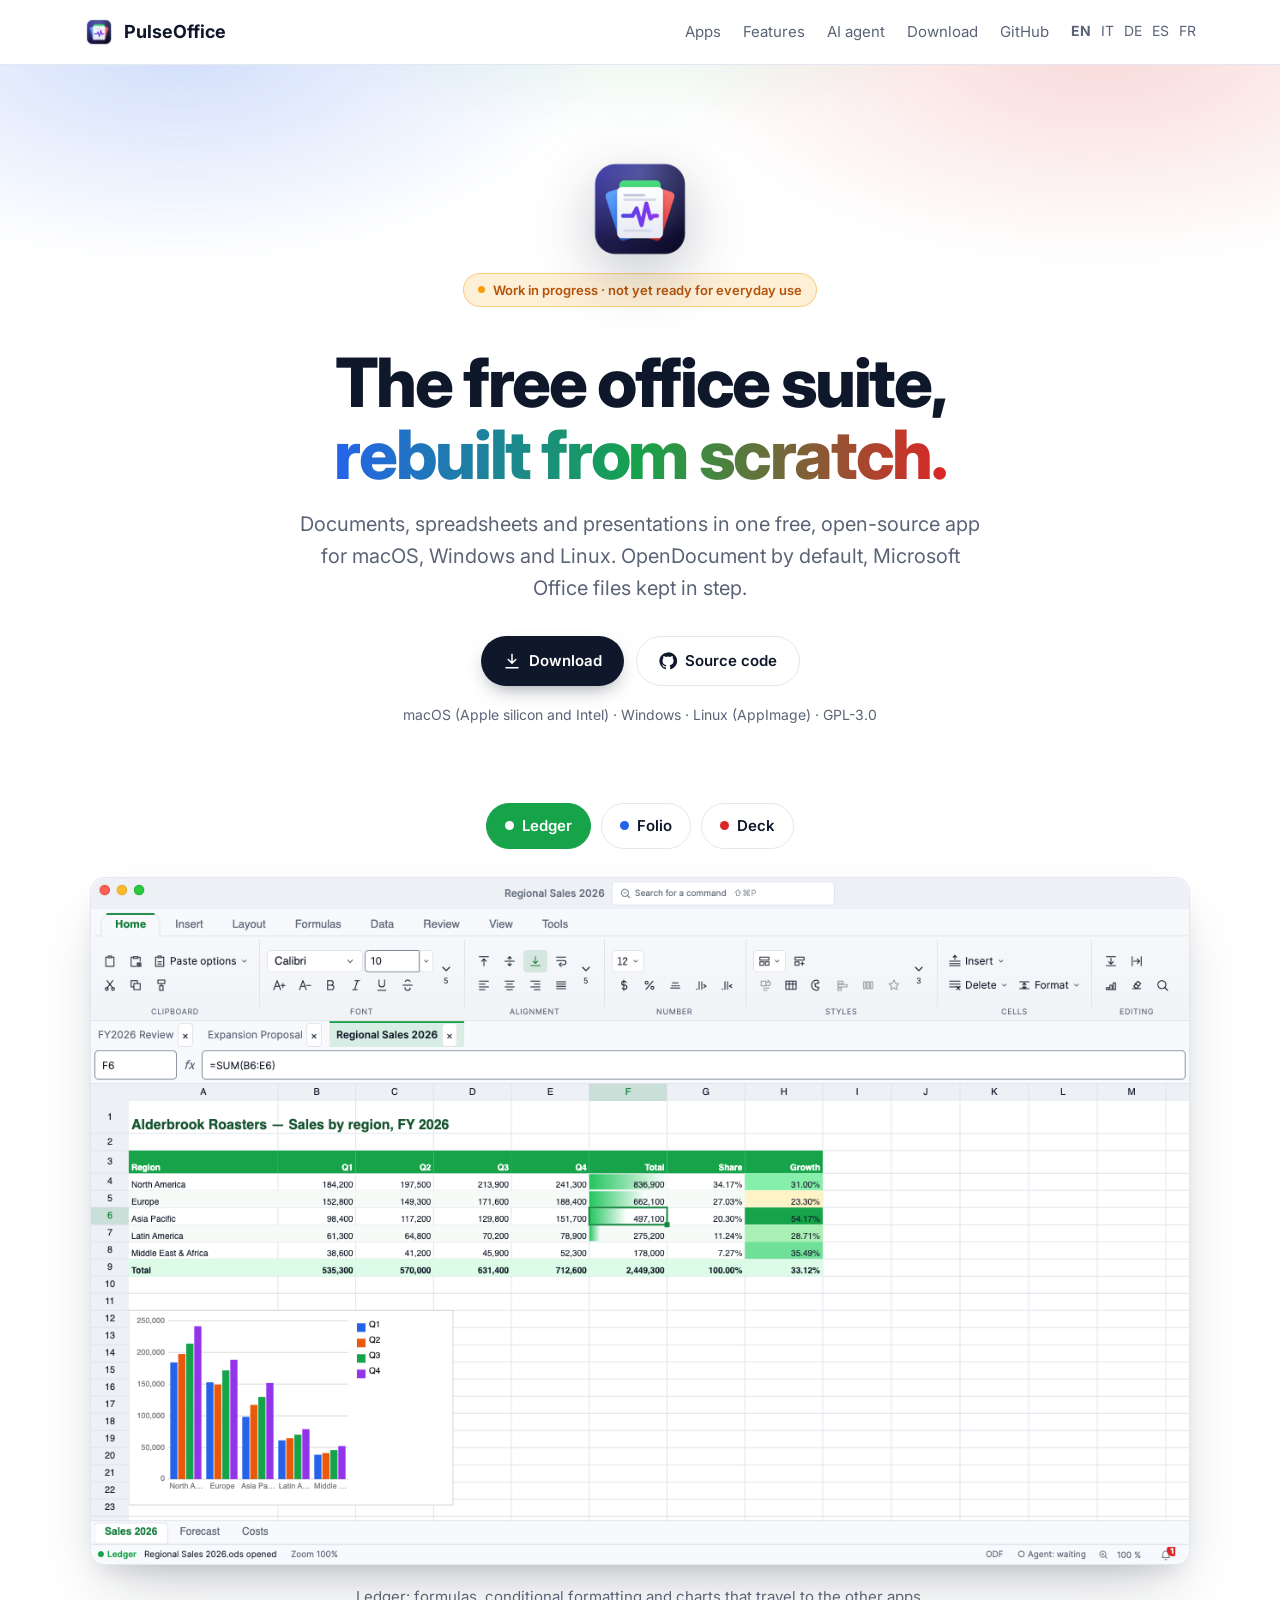
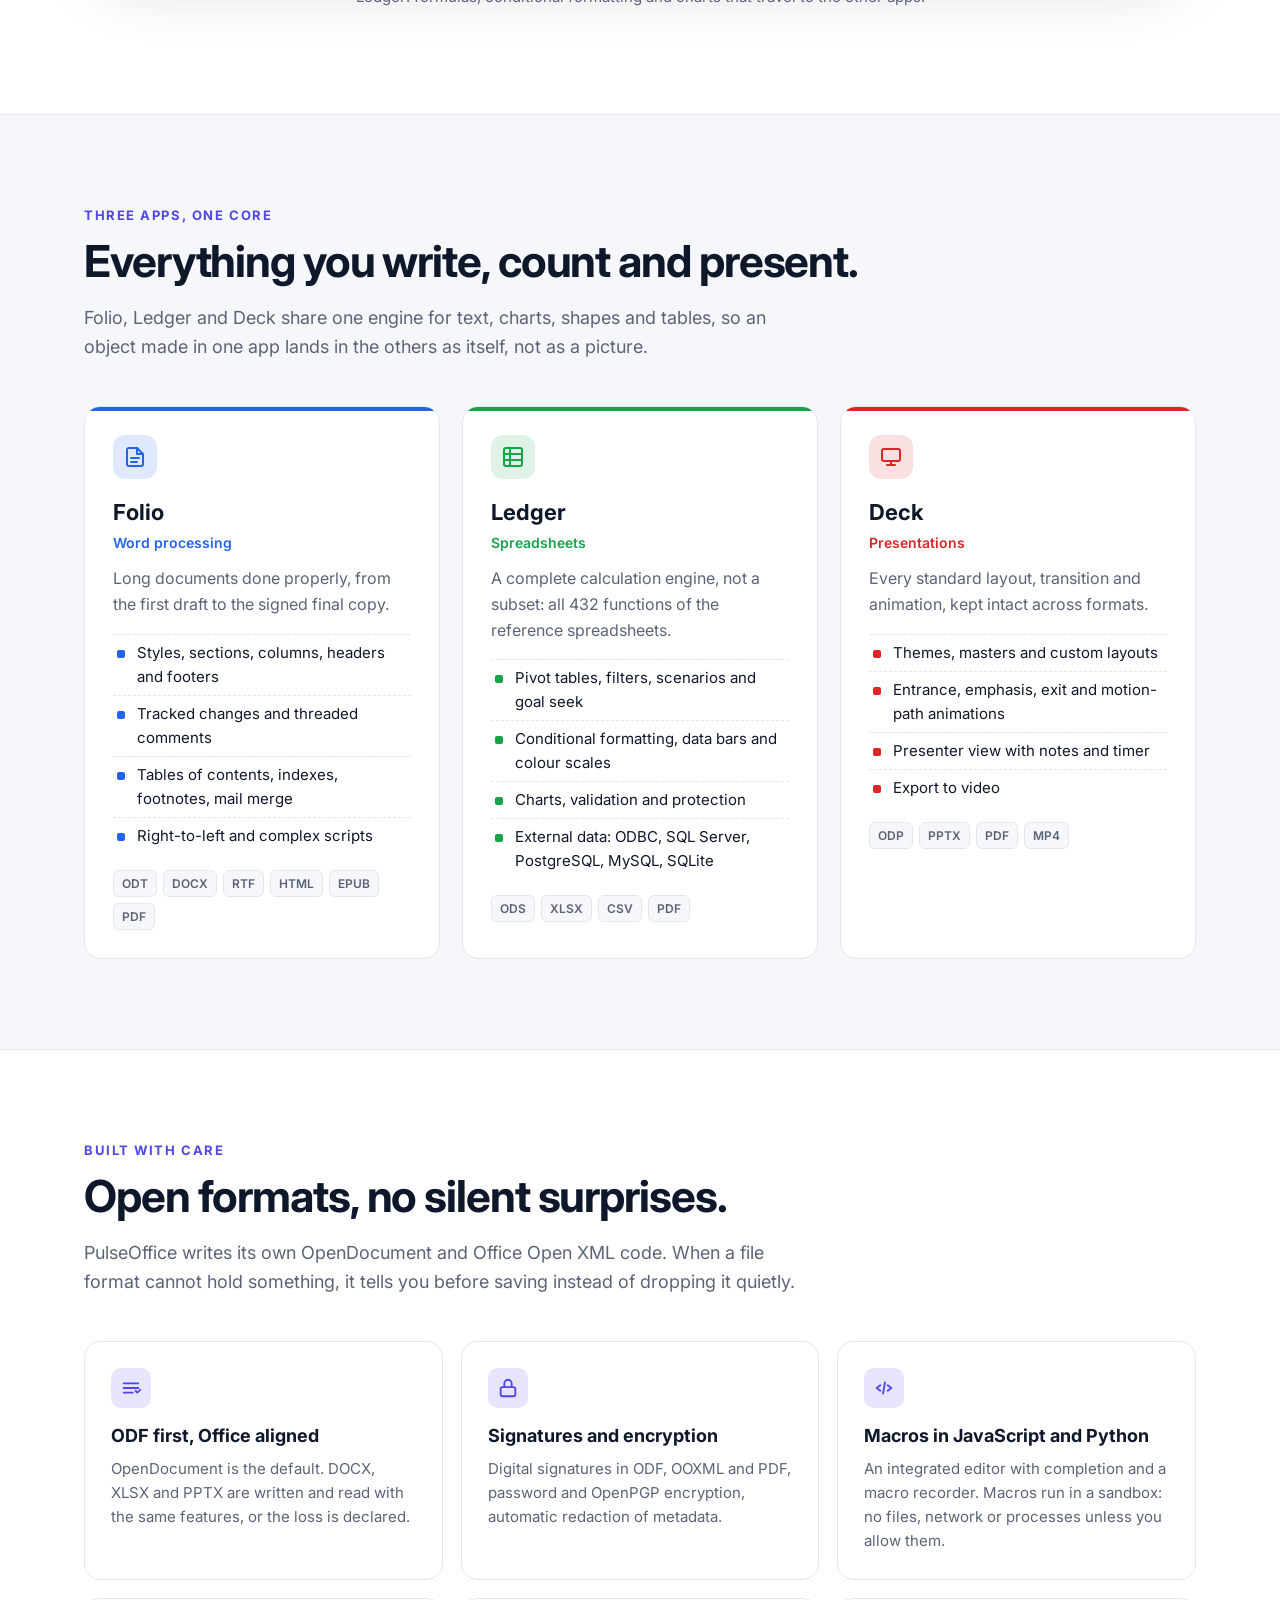
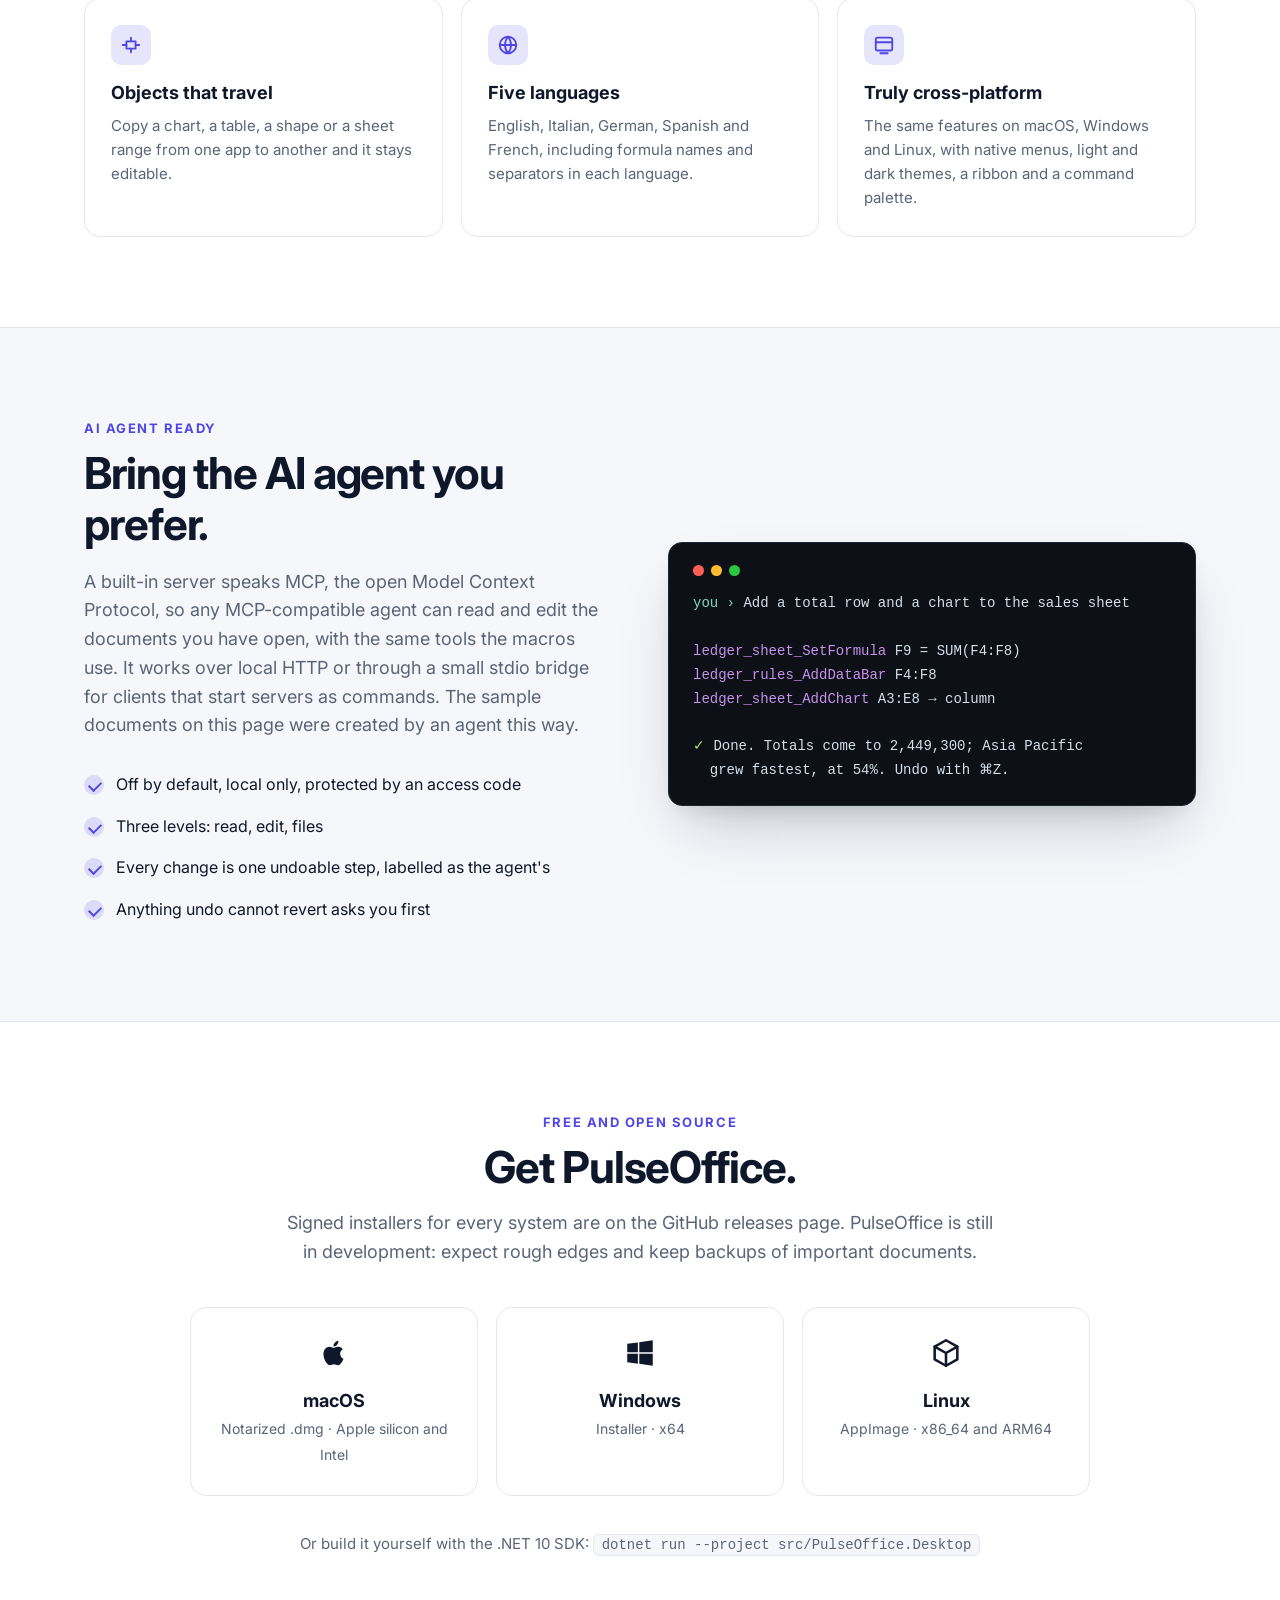
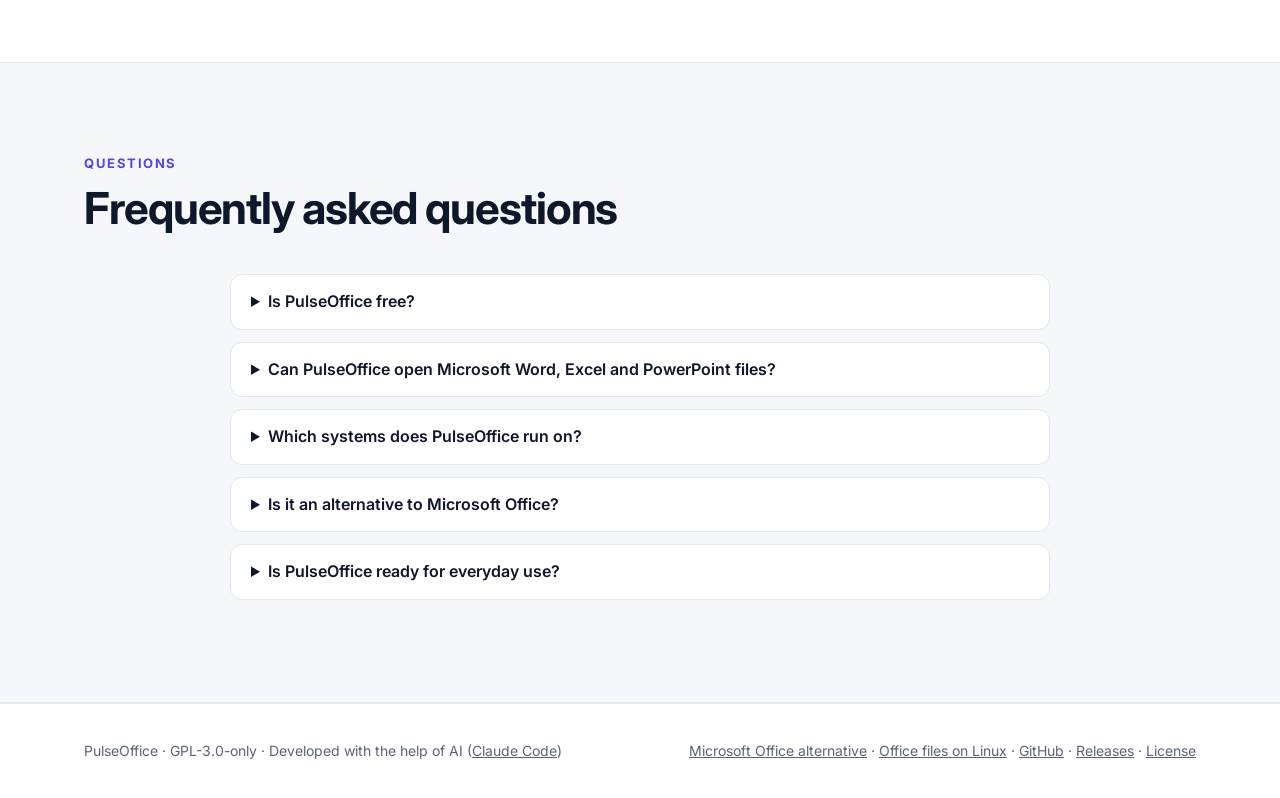
==== commit a12d0c80: "Home page in all five interface languages: German, Spanish and French added, hreflang and language s" ====
--- a/index.html
+++ b/index.html
@@ -8,6 +8,9 @@
 <link rel="canonical" href="https://pulseoffice.github.io/">
 <link rel="alternate" hreflang="en" href="https://pulseoffice.github.io/">
 <link rel="alternate" hreflang="it" href="https://pulseoffice.github.io/it/">
+<link rel="alternate" hreflang="de" href="https://pulseoffice.github.io/de/">
+<link rel="alternate" hreflang="es" href="https://pulseoffice.github.io/es/">
+<link rel="alternate" hreflang="fr" href="https://pulseoffice.github.io/fr/">
 <link rel="alternate" hreflang="x-default" href="https://pulseoffice.github.io/">
 <meta name="theme-color" content="#4f46e5">
 <meta property="og:type" content="website">
@@ -21,6 +24,9 @@
 <meta property="og:image:alt" content="Ledger, the PulseOffice spreadsheet, with formulas, data bars and a chart">
 <meta property="og:locale" content="en_US">
 <meta property="og:locale:alternate" content="it_IT">
+<meta property="og:locale:alternate" content="de_DE">
+<meta property="og:locale:alternate" content="es_ES">
+<meta property="og:locale:alternate" content="fr_FR">
 <meta name="twitter:card" content="summary_large_image">
 <meta name="twitter:title" content="PulseOffice — Free Open-Source Office Suite">
 <meta name="twitter:description" content="Documents, spreadsheets and presentations for Linux, Windows and macOS.">
@@ -83,7 +89,7 @@
       <a href="#agent" class="hide-sm">AI agent</a>
       <a href="#download">Download</a>
       <a href="https://github.com/pulseoffice/pulseoffice">GitHub</a>
-      <span class="lang"><a href="/" aria-current="page" hreflang="en">EN</a><a href="/it/" hreflang="it" lang="it">IT</a></span>
+      <span class="lang"><a href="/" hreflang="en" lang="en" aria-current="page">EN</a><a href="/it/" hreflang="it" lang="it">IT</a><a href="/de/" hreflang="de" lang="de">DE</a><a href="/es/" hreflang="es" lang="es">ES</a><a href="/fr/" hreflang="fr" lang="fr">FR</a></span>
     </div>
   </div>
 </nav>
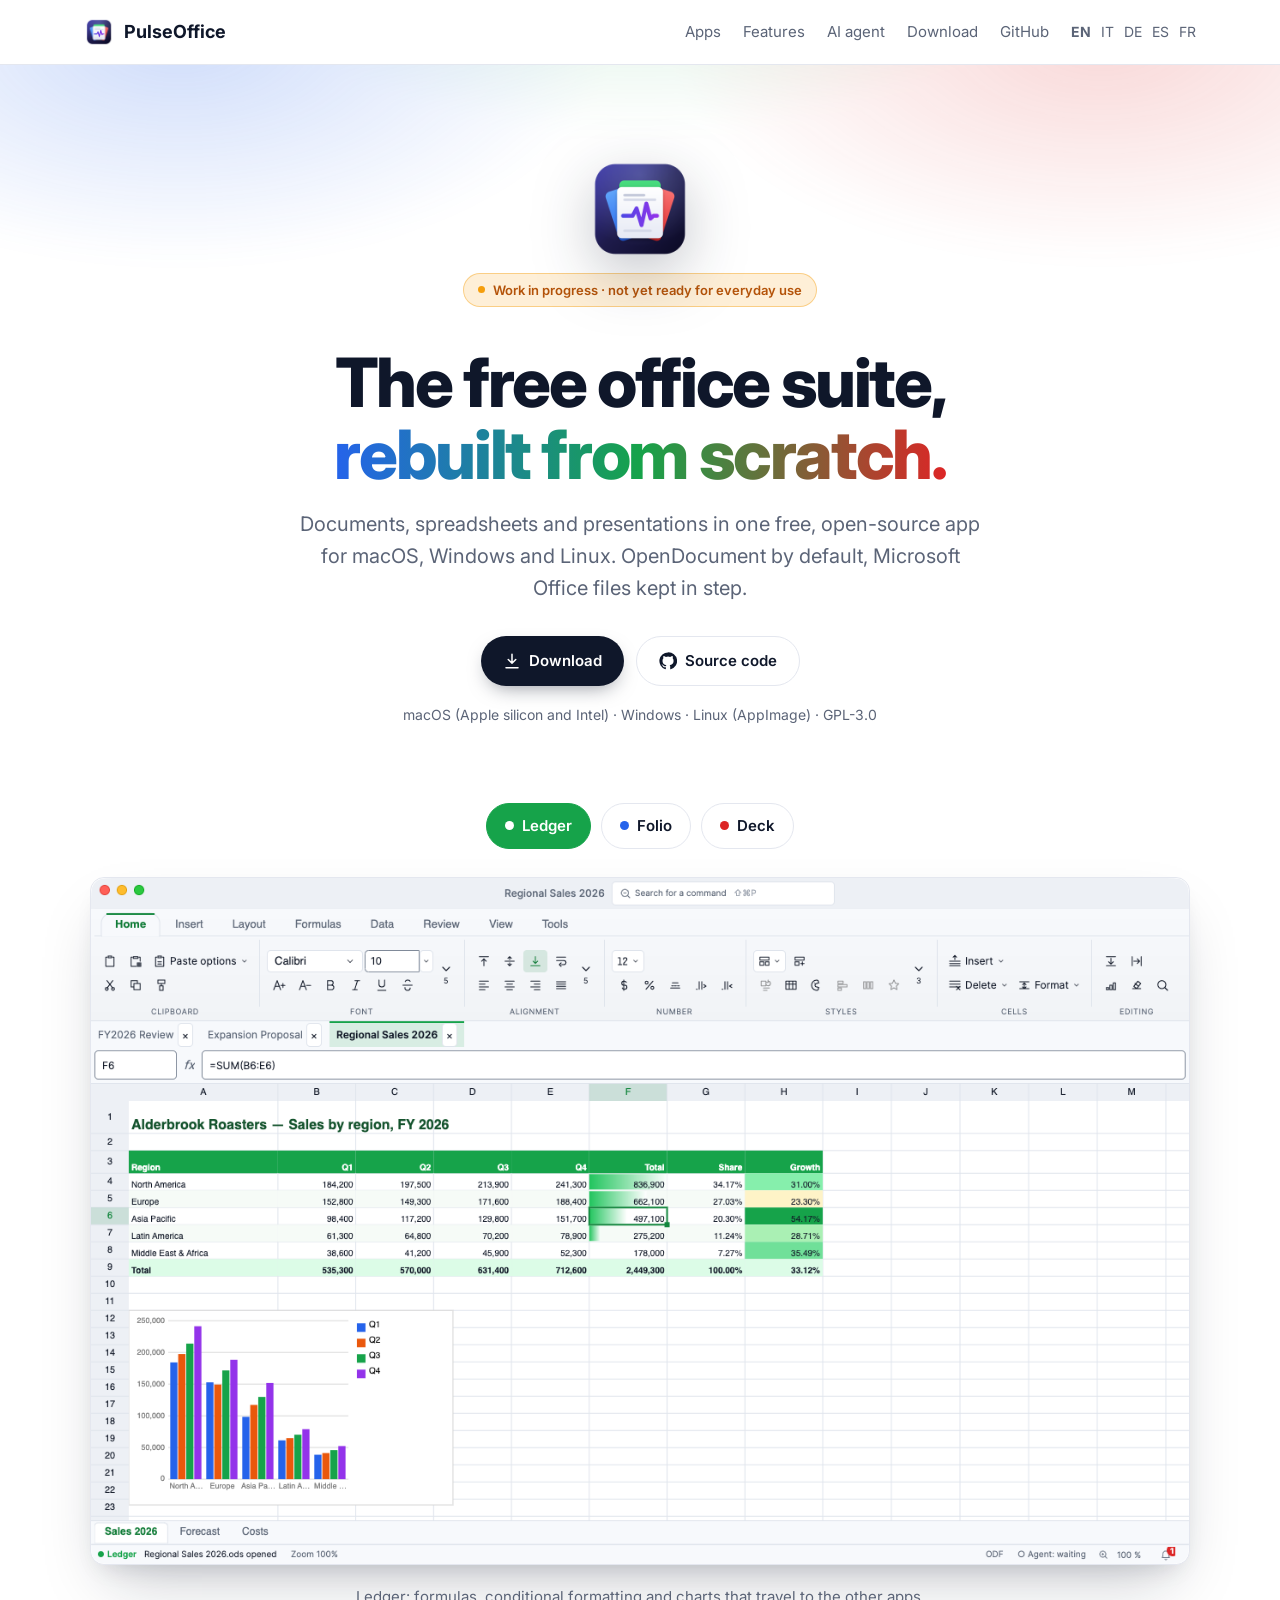
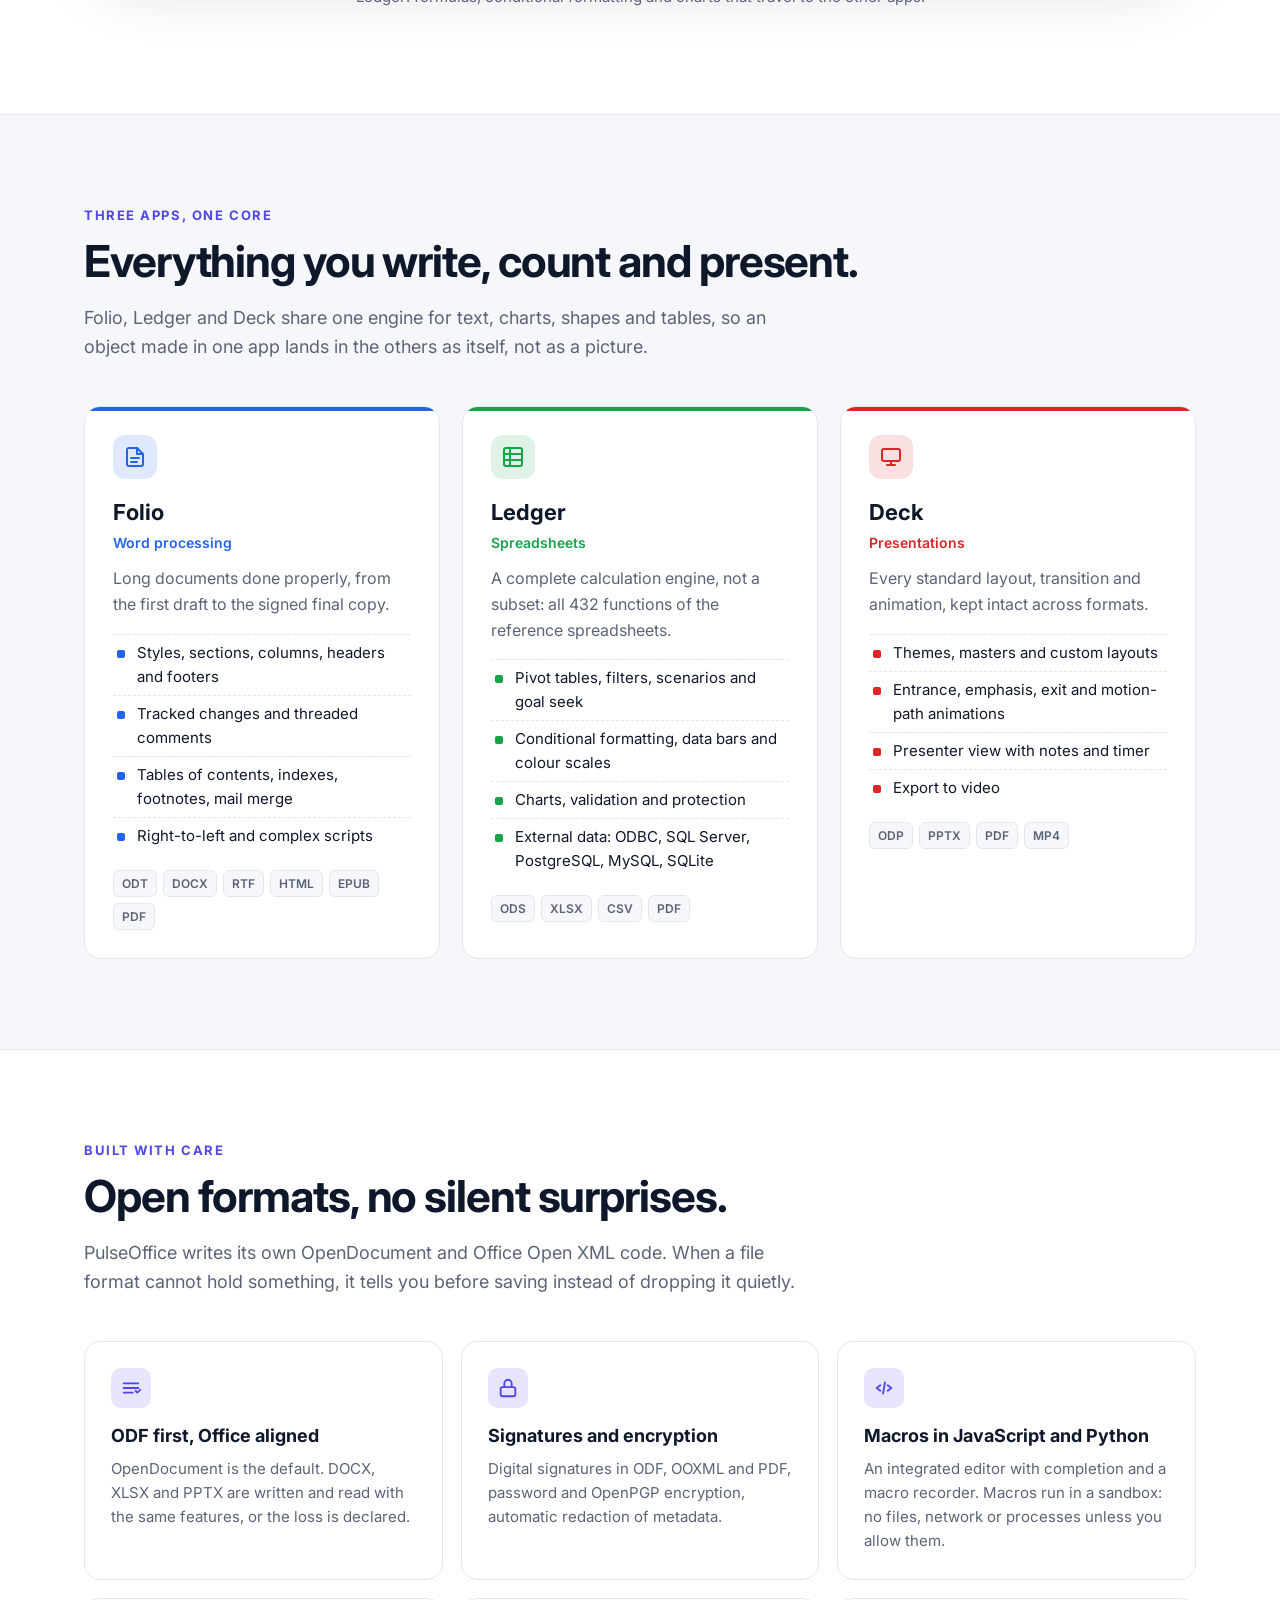
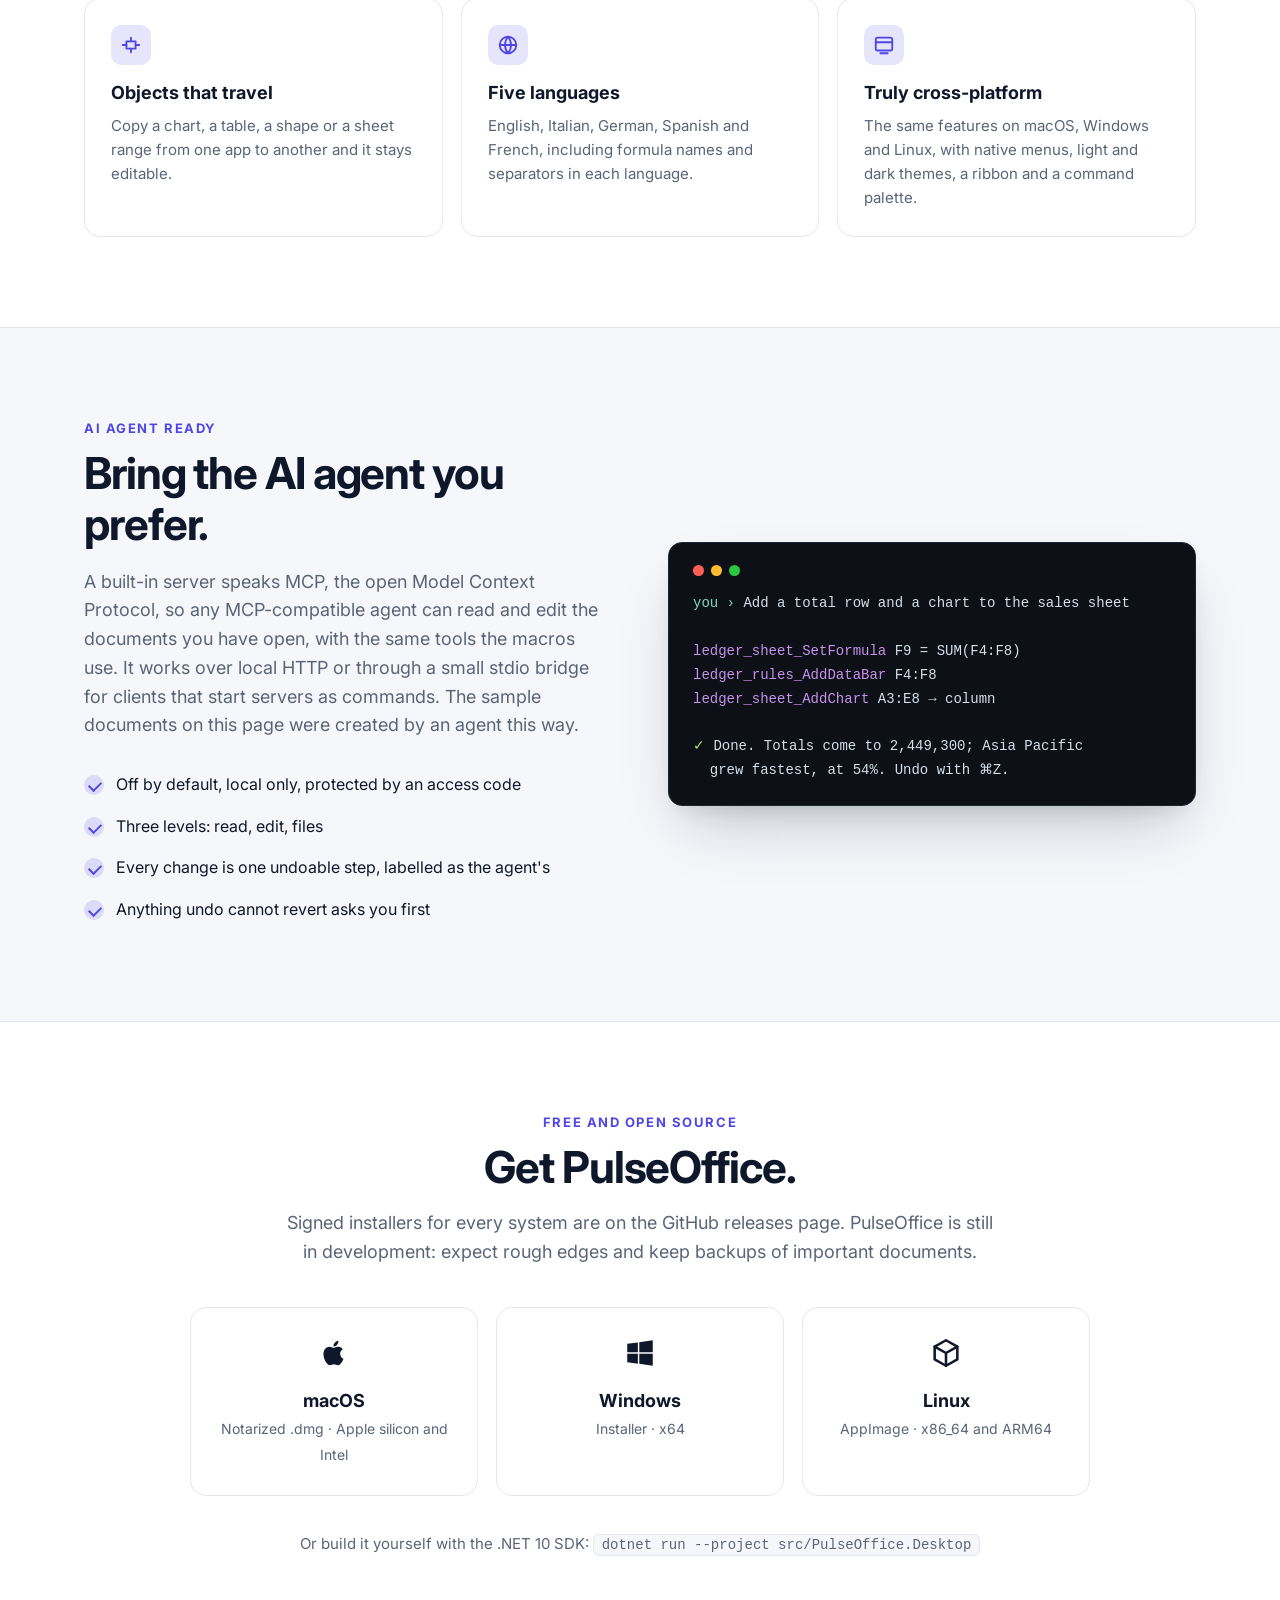
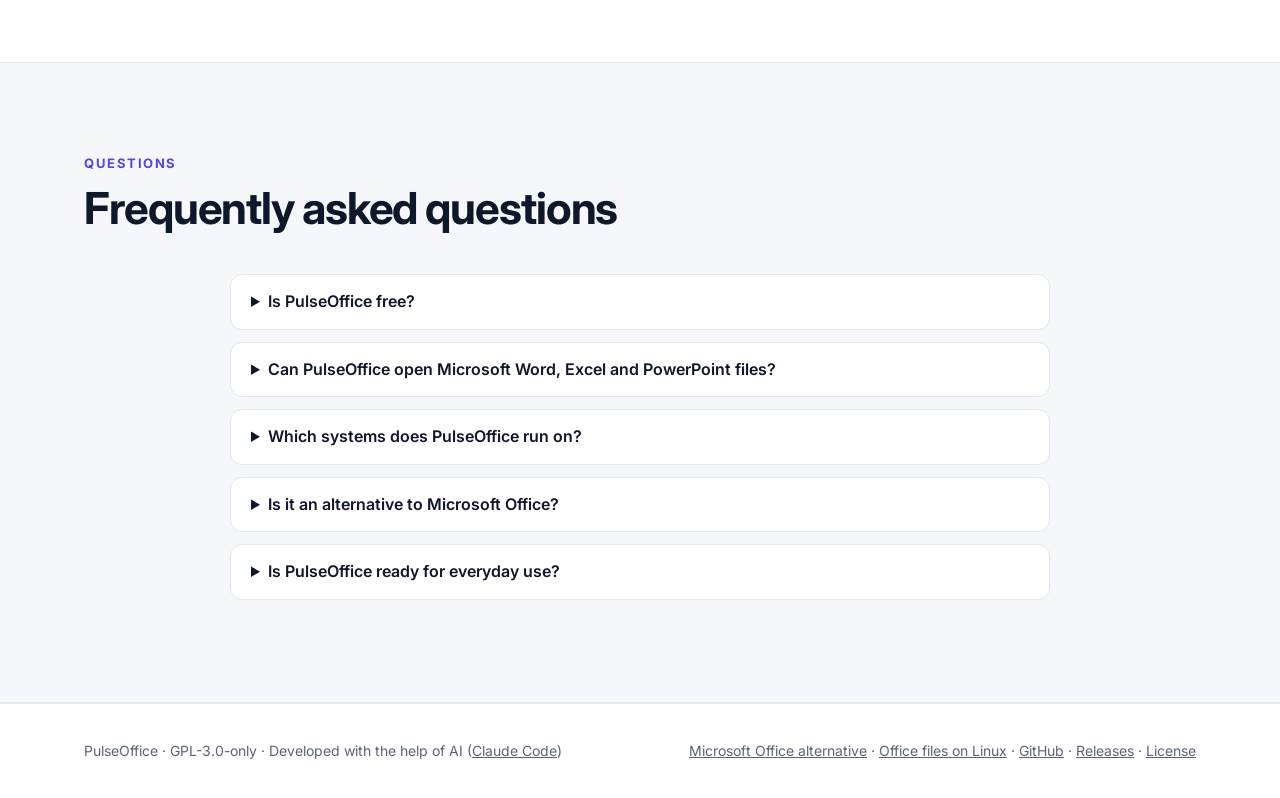
==== commit 64082045: "Move the language switch to the footer on narrow screens so the top bar fits on phones Co-Authored-B" ====
--- a/index.html
+++ b/index.html
@@ -84,7 +84,7 @@
   <div class="wrap">
     <a class="brand" href="/"><img src="assets/icon.png" alt="">PulseOffice</a>
     <div class="links">
-      <a href="#modules">Apps</a>
+      <a href="#modules" class="hide-xs">Apps</a>
       <a href="#features" class="hide-sm">Features</a>
       <a href="#agent" class="hide-sm">AI agent</a>
       <a href="#download">Download</a>
@@ -293,6 +293,7 @@
   <div class="wrap">
     <div>PulseOffice · GPL-3.0-only · Developed with the help of AI (<a href="https://claude.com/claude-code">Claude Code</a>)</div>
     <div><a href="/free-microsoft-office-alternative/">Microsoft Office alternative</a> · <a href="/open-docx-xlsx-pptx-on-linux/">Office files on Linux</a> · <a href="https://github.com/pulseoffice/pulseoffice">GitHub</a> · <a href="https://github.com/pulseoffice/pulseoffice/releases">Releases</a> · <a href="https://github.com/pulseoffice/pulseoffice/blob/main/LICENSE">License</a></div>
+    <div class="lang"><a href="/" hreflang="en" lang="en" aria-current="page">EN</a><a href="/it/" hreflang="it" lang="it">IT</a><a href="/de/" hreflang="de" lang="de">DE</a><a href="/es/" hreflang="es" lang="es">ES</a><a href="/fr/" hreflang="fr" lang="fr">FR</a></div>
   </div>
 </footer>
 
--- a/assets/site.css
+++ b/assets/site.css
@@ -219,3 +219,14 @@
 .lang { display: flex; gap: 10px; font-size: 14px; }
 .lang a { text-decoration: none; color: var(--muted); }
 .lang a[aria-current="page"] { color: var(--text); font-weight: 700; }
+
+nav.top .brand { flex-shrink: 0; }
+nav.top .links { align-items: center; min-width: 0; }
+footer .lang { width: 100%; justify-content: center; display: none; }
+@media (max-width: 720px) {
+  nav.top .lang { display: none; }
+  footer .lang { display: flex; }
+}
+@media (max-width: 560px) {
+  nav.top .links a.hide-xs { display: none; }
+}
